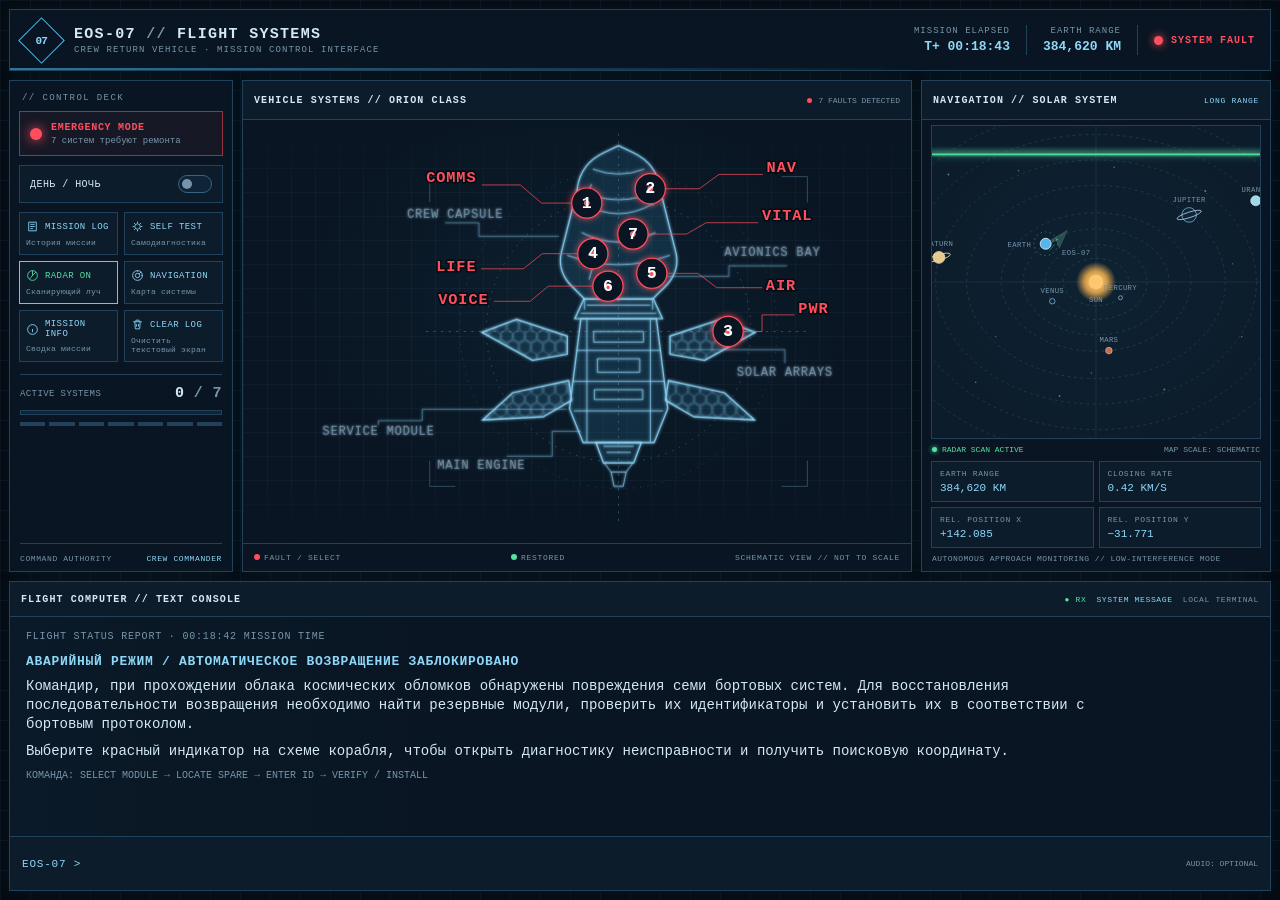
==== lev/index.html @ 300fc9a1 "Lev's quest game" ====
<!doctype html>
<html lang="ru" data-theme="night">
<head>
<meta charset="utf-8">
<meta name="viewport" content="width=device-width,initial-scale=1">
<meta name="color-scheme" content="dark light">
<title>EOS-07 // Бортовой компьютер</title>
<style>
:root {
  --bg:#050b12; --panel:#091522; --panel2:#0c1c2b; --panel3:#102437;
  --edge:#21425a; --edge-bright:#346783; --text:#d4e8f5; --muted:#7795aa;
  --cyan:#8fd7f8; --cyan2:#48b8ec; --green:#55e1a4; --red:#ff4f5e; --amber:#ffc36b;
  --shadow:0 0 18px rgba(45,159,213,.075); --grid:rgba(105,170,205,.055);
  --mono: "SFMono-Regular",Consolas,"Liberation Mono",Menlo,monospace;
}
html[data-theme="day"] {
  --bg:#bdcfda; --panel:#dbe7ec; --panel2:#e8f1f5; --panel3:#c9dce6;
  --edge:#7e9eaf; --edge-bright:#4b829e; --text:#123146; --muted:#4b6c7e;
  --cyan:#146b93; --cyan2:#057baa; --green:#087b53; --red:#ba2639; --amber:#986000;
  --shadow:0 0 18px rgba(26,86,117,.08); --grid:rgba(27,91,122,.075);
}
*{box-sizing:border-box}
html,body{margin:0;min-height:100%;width:100%;background:var(--bg);color:var(--text);font-family:var(--mono);}
body{height:100vh;overflow:hidden;background-image:linear-gradient(var(--grid) 1px,transparent 1px),linear-gradient(90deg,var(--grid) 1px,transparent 1px);background-size:30px 30px;}
button,input{font:inherit}
button{color:var(--text);cursor:pointer}
button:disabled{opacity:.38;cursor:not-allowed;filter:saturate(.3)}
button:focus-visible,input:focus-visible,[tabindex]:focus-visible{outline:2px solid var(--cyan2);outline-offset:2px}
[hidden]{display:none!important}
.app{height:100vh;min-height:650px;display:grid;grid-template-rows:62px minmax(320px,1fr) 310px;gap:9px;padding:9px;max-width:1920px;margin:0 auto}
.topbar{display:flex;align-items:center;gap:16px;min-width:0;padding:0 15px;border:1px solid var(--edge);background:var(--panel);box-shadow:var(--shadow);position:relative;overflow:hidden}
.topbar:after{content:"";position:absolute;bottom:0;left:0;height:2px;width:100%;background:linear-gradient(90deg,var(--cyan2),transparent 72%);opacity:.6}
.brand-mark{height:33px;width:33px;display:grid;place-items:center;border:1px solid var(--cyan2);color:var(--cyan);font-weight:bold;font-size:11px;letter-spacing:-1px;flex-shrink:0;transform:rotate(45deg)}
.brand-mark span{transform:rotate(-45deg)}
.brand{min-width:0;display:flex;flex-direction:column;gap:2px}
.brand strong{font-size:15px;letter-spacing:1.3px;white-space:nowrap}
.brand small{font-size:9px;color:var(--muted);letter-spacing:1.1px;white-space:nowrap}
.header-spacer{flex:1}
.header-metric{display:flex;flex-direction:column;gap:3px;text-align:right;white-space:nowrap}
.header-metric span:first-child{font-size:9px;color:var(--muted);letter-spacing:1px}
.header-metric strong{font-size:13px;font-weight:600;color:var(--cyan)}
.header-separator{height:30px;width:1px;background:var(--edge)}
.header-alert{display:flex;align-items:center;gap:8px;color:var(--red);font-size:10px;letter-spacing:1px;font-weight:700;white-space:nowrap}
.led{height:9px;width:9px;border-radius:50%;background:var(--red);box-shadow:0 0 9px var(--red);display:inline-block;flex-shrink:0;animation:blink 1.05s steps(2,end) infinite}
@keyframes blink{50%{opacity:.25;box-shadow:0 0 2px var(--red)}}
.dashboard{display:grid;grid-template-columns:224px minmax(350px,1fr) minmax(294px,350px);gap:9px;min-height:0}
.panel{border:1px solid var(--edge);background:var(--panel);box-shadow:var(--shadow);min-width:0;min-height:0;position:relative;overflow:hidden}
.panel-head{height:39px;display:flex;align-items:center;justify-content:space-between;gap:8px;padding:0 11px;border-bottom:1px solid var(--edge);background:var(--panel2);min-width:0}
.panel-head h2,.panel-head h3{font-size:10px;letter-spacing:1.1px;font-weight:700;margin:0;white-space:nowrap;overflow:hidden;text-overflow:ellipsis}
.panel-head .head-id{font-size:9px;color:var(--muted);white-space:nowrap}
.control-panel{display:flex;flex-direction:column;padding-bottom:8px}
.section-tag{font-size:9px;letter-spacing:1.4px;color:var(--muted);padding:12px 12px 8px}
.alarm-card{margin:0 9px 9px;border:1px solid color-mix(in srgb,var(--red),transparent 46%);background:color-mix(in srgb,var(--red),transparent 94%);padding:10px 10px 9px;display:flex;align-items:center;gap:9px}
.alarm-lamp{width:12px;height:12px;border-radius:50%;background:var(--red);box-shadow:0 0 12px var(--red);animation:blink .85s steps(2,end) infinite;flex-shrink:0}
.alarm-copy{display:flex;flex-direction:column;gap:3px}
.alarm-copy strong{font-size:10px;letter-spacing:.7px;color:var(--red)}
.alarm-copy small{font-size:9px;color:var(--muted)}
.control-switch{margin:0 9px 9px;padding:9px 10px;border:1px solid var(--edge);display:flex;align-items:center;justify-content:space-between;background:var(--panel2);font-size:10px;letter-spacing:.45px}
.switch{width:34px;height:18px;border:1px solid var(--edge-bright);border-radius:10px;background:var(--panel3);position:relative;padding:0;flex-shrink:0}
.switch:before{content:"";position:absolute;top:3px;left:3px;width:10px;height:10px;border-radius:50%;background:var(--muted);transition:.2s}
.switch.active:before{left:19px;background:var(--cyan2);box-shadow:0 0 8px var(--cyan2)}
.button-grid{display:grid;grid-template-columns:1fr 1fr;gap:6px;padding:0 9px}
.ctrl-btn{background:var(--panel2);border:1px solid var(--edge);min-height:42px;padding:7px 6px;display:flex;flex-direction:column;align-items:flex-start;justify-content:center;gap:5px;text-align:left;transition:background .15s,border-color .15s,transform .15s;font-size:9px;letter-spacing:.4px}
.ctrl-btn:hover{border-color:var(--cyan2);background:var(--panel3)}
.ctrl-btn:active{transform:translateY(1px)}
.ctrl-btn .button-top{display:flex;align-items:center;gap:6px;color:var(--cyan)}
.ctrl-btn .button-top svg{width:13px;height:13px;flex-shrink:0}
.ctrl-btn small{font-size:8px;color:var(--muted);letter-spacing:.2px}
.ctrl-btn.active{border-color:var(--green);color:var(--green)}
.ctrl-btn.active .button-top{color:var(--green)}
.progress-block{margin:12px 10px 0;padding-top:10px;border-top:1px solid var(--edge)}
.progress-line{display:flex;align-items:center;justify-content:space-between;gap:5px;font-size:9px;color:var(--muted);letter-spacing:.4px}
.progress-line strong{font-size:15px;color:var(--text);font-weight:600}
.progress-track{height:5px;background:var(--panel3);margin:8px 0 7px;overflow:hidden;border:1px solid var(--edge)}
.progress-fill{height:100%;width:0;background:var(--green);box-shadow:0 0 8px color-mix(in srgb,var(--green),transparent 20%);transition:width .45s ease}
.progress-lamps{display:grid;grid-template-columns:repeat(7,1fr);gap:4px}
.progress-lamps i{height:4px;background:var(--edge);display:block}
.progress-lamps i.on{background:var(--green);box-shadow:0 0 5px color-mix(in srgb,var(--green),transparent 30%)}
.control-footer{margin:auto 10px 0;padding-top:10px;color:var(--muted);font-size:8px;letter-spacing:.6px;display:flex;align-items:center;justify-content:space-between;border-top:1px solid var(--edge);width:calc(100% - 20px)}
.control-footer strong{color:var(--cyan);font-weight:500}
.ship-panel{display:flex;flex-direction:column}
.ship-panel .panel-head{flex-shrink:0}
.status-chip{display:inline-flex;align-items:center;gap:6px;color:var(--muted);font-size:8px;white-space:nowrap}
.status-chip:before{content:"";height:5px;width:5px;border-radius:50%;background:var(--red);display:inline-block}
.status-chip.all-ok{color:var(--green)}.status-chip.all-ok:before{background:var(--green);box-shadow:0 0 7px var(--green)}
.ship-canvas{position:relative;flex:1;min-height:0;overflow:hidden;background:radial-gradient(ellipse at 50% 43%,color-mix(in srgb,var(--cyan2),transparent 94%),transparent 60%)}
.ship-canvas:before{content:"";position:absolute;inset:0;background-image:linear-gradient(var(--grid) 1px,transparent 1px),linear-gradient(90deg,var(--grid) 1px,transparent 1px);background-size:24px 24px;mask-image:linear-gradient(transparent,#000 15%,#000 85%,transparent)}
.ship-svg{position:absolute;width:100%;height:100%;inset:0;overflow:visible}
.ship-structure{stroke:var(--cyan);stroke-width:1.35;fill:color-mix(in srgb,var(--cyan2),transparent 96%);vector-effect:non-scaling-stroke}
.ship-detail{stroke:color-mix(in srgb,var(--cyan),transparent 25%);stroke-width:1;fill:none;vector-effect:non-scaling-stroke}
.ship-fill{fill:color-mix(in srgb,var(--cyan2),transparent 93%);stroke:var(--cyan);stroke-width:1.2;vector-effect:non-scaling-stroke}
.ship-module{cursor:pointer;outline:none}
.ship-module .target-ring{fill:var(--panel);stroke:var(--red);stroke-width:1.6;filter:drop-shadow(0 0 4px color-mix(in srgb,var(--red),transparent 18%));transition:fill .2s,stroke .2s}
.ship-module .target-core{fill:var(--red);stroke:#ffd0d2;stroke-width:.5}
.ship-module .target-number{fill:#fff;font-size:22px;font-weight:700;text-anchor:middle;dominant-baseline:central;pointer-events:none}
.ship-module .leader{stroke:var(--red);stroke-width:1.2;opacity:.78;fill:none;pointer-events:none}
.ship-module .module-label{fill:var(--red);font-size:20.25px;font-weight:700;letter-spacing:1.2px;paint-order:stroke;stroke:var(--bg);stroke-width:4px;stroke-linejoin:round;pointer-events:none}
.ship-module:hover .target-ring,.ship-module:focus .target-ring{stroke:var(--cyan);stroke-width:2.4}
.ship-module.installed .target-ring{stroke:var(--green);filter:drop-shadow(0 0 5px color-mix(in srgb,var(--green),transparent 15%))}
.ship-module.installed .target-core{fill:var(--green);stroke:#dcfff0}
.ship-module.installed .leader{stroke:var(--green)}
.ship-module.installed .module-label{fill:var(--green)}
.ship-module.install-flash .target-ring{animation:installFlash .85s ease-out 1}
@keyframes installFlash{0%{r:20px;stroke-width:1.6;filter:drop-shadow(0 0 1px var(--green))}35%{r:30px;stroke-width:3.2;filter:drop-shadow(0 0 12px var(--green))}100%{r:20px;stroke-width:1.6;filter:drop-shadow(0 0 5px var(--green))}}
.ship-module.selected .target-ring{stroke:var(--amber);stroke-width:2.5}
.ship-module.selected .module-label{fill:var(--amber)}
.selftest-running .ship-module:not(.test-done) .target-ring{stroke:var(--amber);filter:drop-shadow(0 0 6px var(--amber))}
.selftest-running .ship-module:not(.test-done) .target-core{fill:var(--amber)}
.selftest-running .ship-module:not(.test-done) .module-label{fill:var(--amber)}
.selftest-running .ship-module.test-current .target-ring{animation:testPulse .3s linear infinite alternate}
@keyframes testPulse{to{r:26px;stroke-width:3}}
.ship-foot{height:28px;flex-shrink:0;padding:0 11px;display:flex;align-items:center;justify-content:space-between;border-top:1px solid var(--edge);font-size:8px;letter-spacing:.7px;color:var(--muted);gap:8px}
.ship-foot span{white-space:nowrap}
.ship-foot .legend-dot{display:inline-block;width:6px;height:6px;border-radius:50%;background:var(--red);margin-right:4px}
.ship-foot .legend-dot.green{background:var(--green)}
.nav-panel{display:flex;flex-direction:column}
.nav-controls{display:flex;align-items:center;gap:5px}
.nav-view-label{font-size:8px;letter-spacing:.7px;color:var(--cyan)}
.nav-body{position:relative;flex:1;min-height:0;padding:5px 9px 8px;display:flex;flex-direction:column}
.radar-shell{position:relative;flex:1;min-height:160px;overflow:hidden;border:1px solid var(--edge);background:radial-gradient(ellipse at 50% 50%,color-mix(in srgb,var(--cyan2),transparent 96%),transparent 75%),var(--panel2)}
.radar-shell:before{content:"";position:absolute;inset:0;pointer-events:none;z-index:1;background:linear-gradient(0deg,transparent 49.7%,color-mix(in srgb,var(--cyan),transparent 91%) 50%,transparent 50.3%),linear-gradient(90deg,transparent 49.7%,color-mix(in srgb,var(--cyan),transparent 91%) 50%,transparent 50.3%)}
.radar-svg{width:100%;height:100%;display:block}
.orbit{fill:none;stroke:color-mix(in srgb,var(--cyan),transparent 78%);stroke-width:.7;stroke-dasharray:3 4}
html[data-theme="day"] .orbit{stroke:color-mix(in srgb,var(--cyan),transparent 42%)}
html[data-theme="day"] .ship-module .target-number{fill:var(--text)}
.orbit-inner{fill:none;stroke:color-mix(in srgb,var(--cyan),transparent 62%);stroke-width:.7}
.planet-label{font-size:8px;fill:var(--muted);letter-spacing:.4px}
.planet{stroke:var(--cyan);stroke-width:.7;fill:var(--panel3)}
.sun{fill:#ffc66c;filter:drop-shadow(0 0 6px #ffb84f)}
.radar-sweep-beam{stroke:var(--green);stroke-width:2;opacity:.95;filter:drop-shadow(0 0 4px var(--green));pointer-events:none}
.radar-sweep-trail{fill:url(#sweepTrail);pointer-events:none;opacity:.9}
.radar-sweep-group{animation:sweepY 7.4s linear infinite;transform-origin:0 0}
@keyframes sweepY{from{transform:translateY(0)}to{transform:translateY(280px)}}
.radar-off .radar-sweep-group{display:none}
.radar-ship{opacity:.22;transition:opacity .08s linear,filter .08s linear}
.radar-ship.echo-lit{opacity:1;filter:drop-shadow(0 0 7px var(--green))}
.radar-off .radar-ship{opacity:.4;filter:none}
.radar-foot{font-size:8px;color:var(--muted);display:flex;justify-content:space-between;align-items:center;padding:6px 1px 3px;gap:8px}
.radar-live{color:var(--green);display:flex;align-items:center;gap:5px}
.radar-live:before{content:"";height:5px;width:5px;border-radius:50%;background:var(--green);box-shadow:0 0 5px var(--green)}
.telemetry{display:grid;grid-template-columns:1fr 1fr;gap:5px;margin-top:4px}
.telemetry-cell{border:1px solid var(--edge);background:var(--panel2);padding:7px 8px;min-width:0}
.telemetry-cell .key{font-size:8px;color:var(--muted);letter-spacing:.65px;display:block;margin-bottom:4px}
.telemetry-cell .value{font-size:11px;color:var(--cyan);white-space:nowrap;display:block;overflow:hidden;text-overflow:ellipsis}
.approach-shell{position:relative;flex:1;min-height:185px;border:1px solid var(--edge);overflow:hidden;background:radial-gradient(ellipse at 78% 51%,rgba(18,91,150,.18),transparent 55%),var(--panel2)}
.approach-shell svg{width:100%;height:100%;display:block}
.approach-path{fill:none;stroke:var(--cyan2);stroke-width:1.4;stroke-dasharray:3 5;animation:pathDash 2.6s linear infinite}
@keyframes pathDash{to{stroke-dashoffset:-32}}
.approach-tag{position:absolute;top:9px;left:10px;font-size:8px;color:var(--muted);letter-spacing:.7px}
.nav-view{display:flex;flex-direction:column;flex:1;min-height:0}
.nav-view[hidden]{display:none!important}
.landing-scene{position:relative;flex:1;min-height:185px;border:1px solid var(--edge);overflow:hidden;background:radial-gradient(ellipse at 65% 42%,rgba(21,78,128,.22),transparent 45%),#040b14}
.starfield{position:absolute;inset:0;background-image:radial-gradient(1px 1px at 12% 18%,#addffb 40%,transparent 65%),radial-gradient(1px 1px at 55% 12%,#addffb 40%,transparent 65%),radial-gradient(1.5px 1.5px at 77% 21%,#addffb 40%,transparent 65%),radial-gradient(1px 1px at 37% 30%,#addffb 40%,transparent 65%),radial-gradient(1px 1px at 88% 50%,#addffb 40%,transparent 65%),radial-gradient(1px 1px at 16% 66%,#addffb 40%,transparent 65%),radial-gradient(1px 1px at 44% 9%,#addffb 40%,transparent 65%),radial-gradient(1px 1px at 69% 73%,#addffb 40%,transparent 65%);opacity:.8}
.earth-horizon{position:absolute;left:-32%;right:-32%;height:56%;bottom:-43%;border-radius:50% 50% 0 0 / 24% 24% 0 0;background:radial-gradient(ellipse at 50% 0%,#2ca0d1 0%,#12618c 15%,#073052 44%,#031421 76%);border-top:2px solid #4dbbe9;box-shadow:0 -8px 20px rgba(37,165,225,.3)}
.earth-horizon:after{content:"";position:absolute;inset:18% 0 0;background:repeating-linear-gradient(165deg,transparent 0 23px,rgba(63,177,218,.12) 24px 25px,transparent 26px 40px);border-radius:50%}
.earth-tag{position:absolute;bottom:8px;right:10px;color:#65bce9;font-size:8px;letter-spacing:1px;z-index:5}
.atmo-glow{position:absolute;left:-24%;right:-24%;bottom:7%;height:22%;border-top:1px solid rgba(98,207,255,.8);border-radius:50%;box-shadow:0 -10px 21px rgba(45,174,255,.18);opacity:.65}
.capsule-flight{position:absolute;left:14%;top:16%;width:34px;height:43px;z-index:5;transform:rotate(33deg);transition:left 1.4s ease,top 1.4s ease,transform 1.4s ease;filter:drop-shadow(0 0 6px rgba(108,211,255,.36))}
.capsule-flight svg{width:100%;height:100%;overflow:visible}
.heat-plume{position:absolute;left:23%;top:74%;width:55%;height:48%;background:linear-gradient(180deg,#fff7ae 0%,#ff8e4a 35%,rgba(255,50,26,0) 100%);filter:blur(4px);border-radius:50%;transform:rotate(18deg);opacity:0}
.service-module-sep{position:absolute;left:8%;top:10%;width:28px;height:36px;z-index:4;opacity:0;transform:rotate(28deg);pointer-events:none}
.service-module-sep svg{width:100%;height:100%;overflow:visible}
.landing-scene.phase-separation .capsule-flight{left:18%;top:18%;transform:rotate(28deg) scale(.9)}
.landing-scene.phase-separation .service-module-sep{opacity:.95;animation:smSep 2.2s ease-in forwards}
.landing-scene.phase-separation .heat-plume{opacity:0}
@keyframes smSep{0%{left:10%;top:22%;opacity:1;transform:rotate(28deg) scale(.85)}100%{left:-8%;top:8%;opacity:.15;transform:rotate(-12deg) scale(.7)}}
.landing-scene.phase-entry .capsule-flight{animation:entryFlight 3.1s cubic-bezier(.35,.08,.62,.99) forwards}
.landing-scene.phase-entry .heat-plume{opacity:.95;animation:heatFlicker .17s linear infinite alternate}
.landing-scene.phase-entry .service-module-sep{opacity:0}
@keyframes entryFlight{0%{left:12%;top:12%;transform:rotate(30deg) scale(.86)}45%{left:42%;top:34%;transform:rotate(48deg) scale(1.06)}100%{left:66%;top:47%;transform:rotate(75deg) scale(1.14)}}
@keyframes heatFlicker{to{transform:rotate(14deg) scaleX(.82);opacity:.6}}
.parachute-system{position:absolute;left:63%;top:23%;width:52px;height:63px;z-index:4;opacity:0;transform:scale(.1);transform-origin:50% 100%}
.parachute-canopy{height:25px;width:52px;border-radius:30px 30px 4px 4px;background:repeating-linear-gradient(90deg,#d8eaf4 0 8px,#e14d52 8px 16px);border:1px solid #f4fbff;clip-path:polygon(0 100%,4% 55%,16% 18%,32% 0,50% 0,68% 0,84% 18%,96% 55%,100% 100%)}
.parachute-lines{width:100%;height:24px;display:flex;justify-content:space-around}
.parachute-lines i{height:24px;width:1px;background:#cbdce8;transform:rotate(9deg);transform-origin:top}
.landing-scene.phase-parachutes .capsule-flight{left:65%;top:51%;transform:rotate(0deg) scale(.95)}
.landing-scene.phase-parachutes .heat-plume,.landing-scene.phase-parachutes .service-module-sep{opacity:0}
.landing-scene.phase-parachutes .parachute-system,.landing-scene.phase-splashdown .parachute-system{opacity:1;transform:scale(1);transition:opacity .4s,transform .5s cubic-bezier(.15,1.8,.5,1)}
.landing-scene.phase-splashdown .capsule-flight{left:65%;top:70%;transform:rotate(0deg) scale(.8)}
.landing-scene.phase-splashdown .parachute-system{opacity:.15;transform:translateY(-16px) scale(.8)}
.landing-scene.phase-splashdown .service-module-sep{opacity:0}
.splash-rings{position:absolute;left:61%;bottom:13%;width:80px;height:20px;border:1px solid #73d7ff;border-radius:50%;opacity:0;transform:scale(.15);z-index:4}
.landing-scene.phase-splashdown .splash-rings{opacity:1;animation:splash .8s ease-out 2}
@keyframes splash{0%{transform:scale(.15);opacity:1}100%{transform:scale(1.7);opacity:0}}
.landing-label{position:absolute;left:9px;top:9px;z-index:7;display:flex;flex-direction:column;gap:4px;color:#96c9e6;font-size:8px;letter-spacing:.9px}
.landing-label strong{font-size:10px;color:#d8f1ff}
.landing-scene.phase-splashdown .landing-label strong{color:#67efba}
.nav-bottom-note{font-size:8px;color:var(--muted);padding:6px 1px 0;min-height:15px;letter-spacing:.45px}
.console-panel{display:flex;flex-direction:column;min-height:0}
.console-panel .panel-head{height:35px;flex-shrink:0}
.console-status{font-size:8px;color:var(--muted);letter-spacing:.65px;display:flex;gap:10px;align-items:center;white-space:nowrap}
.console-status .rx{color:var(--green)}
.console-status .buffer{color:var(--cyan)}
.console-output{flex:1;min-height:0;overflow:auto;padding:13px 16px 9px;background:linear-gradient(90deg,color-mix(in srgb,var(--cyan2),transparent 97%),transparent 35%);font-size:14px;line-height:1.36;scrollbar-color:var(--edge-bright) transparent;scrollbar-width:thin}
.console-output:empty:after{content:"// DISPLAY BUFFER EMPTY";color:var(--muted);font-size:11px;letter-spacing:1px}
.console-title{font-size:13px;letter-spacing:.7px;color:var(--cyan);margin:0 0 7px;font-weight:700}
.console-subtitle{color:var(--muted);font-size:10px;letter-spacing:.8px;margin-bottom:9px}
.console-copy{margin:0 0 8px;color:var(--text);max-width:1100px}
.console-clue{border-left:2px solid var(--amber);padding:7px 10px;margin:8px 0 2px;background:color-mix(in srgb,var(--amber),transparent 94%);color:var(--text);max-width:1150px}
.console-label{font-size:10px;letter-spacing:.8px;color:var(--amber);margin-bottom:4px}
.console-list{margin:0 0 8px;padding:0 0 0 18px;max-width:1100px}
.console-list li{margin:0 0 3px}
.console-ok{color:var(--green);font-weight:700;letter-spacing:.7px}
.console-error{color:var(--red)}
.log-list{list-style:none;padding:0;margin:3px 0;max-width:1150px}
.log-list li{display:grid;grid-template-columns:76px 1fr;gap:10px;padding:5px 0;border-bottom:1px solid color-mix(in srgb,var(--edge),transparent 35%)}
.log-list time{font-size:9px;color:var(--muted)}
.log-list span{color:var(--text)}
.commandbar{border-top:1px solid var(--edge);min-height:54px;padding:8px 12px;display:flex;align-items:center;gap:9px;background:var(--panel2);flex-shrink:0}
.command-prompt{color:var(--cyan);font-size:11px;letter-spacing:.8px;white-space:nowrap}
.code-input{min-width:120px;max-width:470px;flex:1;background:var(--bg);border:1px solid var(--edge-bright);color:var(--text);padding:10px 12px;outline:none;text-transform:uppercase;font-size:12px;letter-spacing:1px}
.code-input::placeholder{color:var(--muted);text-transform:none;letter-spacing:0}
.action-btn{border:1px solid var(--cyan2);background:color-mix(in srgb,var(--cyan2),transparent 86%);color:var(--cyan);padding:10px 14px;font-size:10px;font-weight:700;letter-spacing:.85px;white-space:nowrap;transition:all .15s}
.action-btn:hover{background:color-mix(in srgb,var(--cyan2),transparent 72%);box-shadow:0 0 12px color-mix(in srgb,var(--cyan2),transparent 70%)}
.action-btn.primary{color:#02140e;background:var(--green);border-color:var(--green);min-width:132px}
.action-btn.primary:hover{background:#8cf3c6;box-shadow:0 0 13px color-mix(in srgb,var(--green),transparent 60%)}
.action-btn.secondary{border-color:var(--edge-bright);color:var(--muted);background:transparent}
.input-feedback{font-size:9px;color:var(--red);min-width:104px;max-width:180px}
.final-link{color:var(--cyan);font-size:9px;letter-spacing:.3px;text-decoration:none;border-bottom:1px solid var(--edge-bright);padding-bottom:2px;white-space:nowrap}
.final-link:hover{color:var(--green);border-color:var(--green)}
.sound-note{font-size:8px;color:var(--muted);margin-left:auto;white-space:nowrap}
@media (max-width:1100px){
 .app{grid-template-rows:57px minmax(300px,1fr) 300px;padding:7px;gap:7px}
 .dashboard{grid-template-columns:200px minmax(300px,1fr) minmax(255px,300px);gap:7px}
 .topbar{gap:10px;padding:0 10px}.brand strong{font-size:13px}.header-metric strong{font-size:11px}
 .ctrl-btn{min-height:39px}.ship-foot{font-size:7px}.console-output{font-size:11px}
}
@media (max-height:740px) and (min-width:801px){
 .app{min-height:600px;grid-template-rows:53px minmax(280px,1fr) 270px;gap:6px;padding:6px}
 .panel-head{height:34px}.console-output{padding:9px 14px;font-size:11px}.commandbar{min-height:48px;padding:6px 10px}.ctrl-btn{min-height:35px}.section-tag{padding-top:8px;padding-bottom:6px}.progress-block{margin-top:7px;padding-top:7px}
}
@media (max-width:800px){
 body{height:auto;min-height:100vh;overflow:auto}
 .app{height:auto;min-height:100vh;grid-template-rows:56px auto 300px;padding:6px}
 .header-metric,.header-separator{display:none}.header-alert{margin-left:auto;font-size:9px}
 .dashboard{grid-template-columns:minmax(0,1fr);grid-template-rows:auto 460px 360px;min-height:0}
 .control-panel{display:grid;grid-template-columns:1fr 1fr;align-content:start;padding-bottom:8px}
 .control-panel>.panel-spanning{grid-column:1/-1}.section-tag{padding-top:9px}.alarm-card{margin-bottom:8px}.control-switch{margin-bottom:8px}.button-grid{align-self:start}.progress-block{margin-top:0;padding-top:7px;border-top:0}.control-footer{margin-top:8px}
 .console-output{font-size:11px}.commandbar{flex-wrap:wrap}.code-input{max-width:none}.sound-note{display:none}.ship-panel{min-height:460px}.nav-panel{min-height:360px}
}
@media (max-width:480px){
 .brand-mark{height:27px;width:27px}.brand strong{font-size:11px}.brand small{font-size:7px}.header-alert{font-size:8px;gap:5px}
 .dashboard{grid-template-rows:auto 410px 320px}.control-panel{grid-template-columns:1fr}.control-panel>.panel-spanning{grid-column:auto}.button-grid{grid-template-columns:repeat(3,1fr)}.ctrl-btn{min-height:43px}.progress-block{margin:8px 10px 0;border-top:1px solid var(--edge);padding-top:8px}.control-footer{margin-top:8px}
 .ship-panel{min-height:410px}.nav-panel{min-height:320px}.console-panel{min-height:260px}.console-output{padding:9px;font-size:10px}.log-list li{grid-template-columns:60px 1fr;gap:6px}.commandbar{gap:6px}.command-prompt{display:none}.action-btn{padding:9px 10px;font-size:9px}.input-feedback{max-width:100%;flex-basis:100%}
}
@media (prefers-reduced-motion:reduce){*,*:before,*:after{animation-duration:.01ms!important;animation-iteration-count:1!important;scroll-behavior:auto!important;transition-duration:.01ms!important}}
</style>
</head>
<body>
<div class="app" id="app">
  <header class="topbar">
    <div class="brand-mark" aria-hidden="true"><span>07</span></div>
    <div class="brand"><strong>EOS-07 <span style="color:var(--muted)">//</span> FLIGHT SYSTEMS</strong><small>CREW RETURN VEHICLE · MISSION CONTROL INTERFACE</small></div>
    <div class="header-spacer"></div>
    <div class="header-metric"><span>MISSION ELAPSED</span><strong id="missionClock">T+ 00:18:42</strong></div>
    <div class="header-separator"></div>
    <div class="header-metric"><span>EARTH RANGE</span><strong id="topRange">384,620 KM</strong></div>
    <div class="header-separator"></div>
    <div class="header-alert" id="headerAlert"><span class="led" id="headerLed"></span><span id="headerAlertText">SYSTEM FAULT</span></div>
  </header>

  <main class="dashboard">
    <aside class="panel control-panel" aria-label="Панель управления">
      <div class="section-tag panel-spanning">// CONTROL DECK</div>
      <div class="alarm-card panel-spanning" id="alarmCard"><span class="alarm-lamp" id="alarmLamp"></span><div class="alarm-copy"><strong id="alarmTitle">EMERGENCY MODE</strong><small id="alarmSubtitle">7 систем требуют ремонта</small></div></div>
      <div class="control-switch panel-spanning"><span>ДЕНЬ / НОЧЬ</span><button class="switch" id="themeSwitch" aria-label="Переключить день и ночь" aria-pressed="false"></button></div>
      <div class="button-grid panel-spanning">
        <button class="ctrl-btn" id="missionLogBtn"><span class="button-top"><svg viewBox="0 0 24 24" fill="none" stroke="currentColor" stroke-width="1.6"><path d="M5 4h14v16H5zM8 8h8M8 12h8M8 16h5"/></svg>MISSION LOG</span><small>История миссии</small></button>
        <button class="ctrl-btn" id="selfTestBtn"><span class="button-top"><svg viewBox="0 0 24 24" fill="none" stroke="currentColor" stroke-width="1.6"><path d="M12 3v3M12 18v3M3 12h3M18 12h3M5.6 5.6l2.1 2.1M16.3 16.3l2.1 2.1M18.4 5.6l-2.1 2.1M7.7 16.3l-2.1 2.1"/><circle cx="12" cy="12" r="5"/></svg>SELF TEST</span><small>Самодиагностика</small></button>
        <button class="ctrl-btn active" id="radarBtn"><span class="button-top"><svg viewBox="0 0 24 24" fill="none" stroke="currentColor" stroke-width="1.6"><circle cx="12" cy="12" r="9"/><path d="M12 3v9l6.5-6.5M12 12l-5 6"/></svg><span id="radarBtnLabel">RADAR ON</span></span><small>Сканирующий луч</small></button>
        <button class="ctrl-btn" id="navigationBtn"><span class="button-top"><svg viewBox="0 0 24 24" fill="none" stroke="currentColor" stroke-width="1.6"><circle cx="12" cy="12" r="9"/><circle cx="12" cy="12" r="4"/><path d="M14.8 9.2 19 5M12 3v2M21 12h-2"/></svg>NAVIGATION</span><small id="navigationBtnSub">Карта системы</small></button>
        <button class="ctrl-btn panel-spanning" id="missionInfoBtn"><span class="button-top"><svg viewBox="0 0 24 24" fill="none" stroke="currentColor" stroke-width="1.6"><circle cx="12" cy="12" r="9"/><path d="M12 11v6M12 8h.01"/></svg>MISSION INFO</span><small>Сводка миссии</small></button>
        <button class="ctrl-btn panel-spanning" id="clearLogBtn"><span class="button-top"><svg viewBox="0 0 24 24" fill="none" stroke="currentColor" stroke-width="1.6"><path d="M4 7h16M9 7V4h6v3M7 7l1 13h8l1-13M10 11v5M14 11v5"/></svg>CLEAR LOG</span><small>Очистить текстовый экран</small></button>
      </div>
      <div class="progress-block panel-spanning">
        <div class="progress-line"><span>ACTIVE SYSTEMS</span><strong><span id="activeCount">0</span><span style="color:var(--muted)"> / 7</span></strong></div>
        <div class="progress-track"><div class="progress-fill" id="progressFill"></div></div>
        <div class="progress-lamps" id="progressLamps" aria-label="Прогресс ремонта"><i></i><i></i><i></i><i></i><i></i><i></i><i></i></div>
      </div>
      <div class="control-footer panel-spanning"><span>COMMAND AUTHORITY</span><strong>CREW COMMANDER</strong></div>
    </aside>

    <section class="panel ship-panel" aria-label="Схема корабля">
      <div class="panel-head"><h2>VEHICLE SYSTEMS // ORION CLASS</h2><span class="status-chip" id="shipStatus">7 FAULTS DETECTED</span></div>
      <div class="ship-canvas" id="shipCanvas">
        <svg class="ship-svg" id="shipSvg" viewBox="-110 0 710 560" role="img" aria-label="Схема капсулы экипажа и сервисного модуля; нажмите на красный модуль для диагностики">
          <defs>
            <linearGradient id="metal" x1="0" y1="0" x2="1" y2="1"><stop offset="0" stop-color="#8fd7f8" stop-opacity=".17"/><stop offset="1" stop-color="#48b8ec" stop-opacity=".015"/></linearGradient>
            <linearGradient id="panelGrid" x1="0" y1="0" x2="1" y2="0"><stop offset="0" stop-color="#8fd7f8" stop-opacity=".015"/><stop offset=".5" stop-color="#8fd7f8" stop-opacity=".12"/><stop offset="1" stop-color="#8fd7f8" stop-opacity=".015"/></linearGradient>
            <pattern id="honeycomb" width="16" height="27.71" patternUnits="userSpaceOnUse">
              <path d="M8 .7L15.2 4.86V13.18L8 17.34L.8 13.18V4.86Z M16 14.56L23.2 18.72V27.04L16 31.2L8.8 27.04V18.72Z M0 14.56L7.2 18.72V27.04L0 31.2L-7.2 27.04V18.72Z" fill="none" stroke="var(--cyan)" stroke-width=".55" stroke-opacity=".55"/>
            </pattern>
            <clipPath id="arrayClip">
              <path d="M232 286L165 264L119 281L186 318L232 310Z"/>
              <path d="M368 286L435 264L481 281L414 318L368 310Z"/>
              <path d="M234 345L160 361L120 397L200 393L238 371Z"/>
              <path d="M366 345L440 361L480 397L400 393L362 371Z"/>
            </clipPath>
            <filter id="shipGlow"><feGaussianBlur stdDeviation="2.2" result="b"/><feMerge><feMergeNode in="b"/><feMergeNode in="SourceGraphic"/></feMerge></filter>
          </defs>
          <g class="ship-detail" opacity=".5">
            <path d="M300 18V535" stroke-dasharray="3 7"/><path d="M45 280H555" stroke-dasharray="3 7"/>
            <circle cx="300" cy="278" r="210" stroke-dasharray="1 9"/><circle cx="300" cy="278" r="175" stroke-dasharray="2 8"/>
            <path d="M50 75h34M50 75v34M550 75h-34M550 75v34M50 485h34M50 485v-34M550 485h-34M550 485v-34"/>
          </g>
          <g id="shipModel" filter="url(#shipGlow)">
            <!-- Crew capsule -->
            <path class="ship-fill" d="M245 92 Q249 58 281 43 L300 34 L319 43 Q351 58 355 92 L376 176 Q381 199 364 218 L345 237 L255 237 L236 218 Q219 199 224 176Z" fill="url(#metal)"/>
            <path class="ship-detail" d="M245 92Q300 119 355 92M232 179Q300 204 368 179M255 237L255 251M345 237L345 251"/>
            <path class="ship-detail" d="M266 65Q300 78 334 65M255 111Q300 137 345 111M251 149Q300 174 349 149"/>
            <path class="ship-detail" d="M264 85l-10 28M336 85l10 28M267 190l-6 21M333 190l6 21"/>
            <path class="ship-fill" d="M254 237H346L358 263H242Z"/>
            <path class="ship-detail" d="M258 245H342M250 256H350"/>
            <!-- Service module -->
            <path class="ship-fill" d="M250 263H350L365 382L347 427H253L235 382Z" fill="url(#metal)"/>
            <path class="ship-detail" d="M244 305H356M239 346H361M241 385H359M258 264V426M342 264V426"/>
            <path class="ship-detail" d="M267 280h66v14h-66zM272 316h56v18h-56zM268 357h64v13h-64z"/>
            <!-- Solar arrays -->
            <path class="ship-fill" d="M232 286L165 264L119 281L186 318L232 310Z"/>
            <path class="ship-fill" d="M368 286L435 264L481 281L414 318L368 310Z"/>
            <path class="ship-fill" d="M234 345L160 361L120 397L200 393L238 371Z"/>
            <path class="ship-fill" d="M366 345L440 361L480 397L400 393L362 371Z"/>
            <g clip-path="url(#arrayClip)"><rect x="90" y="250" width="420" height="170" fill="url(#honeycomb)"/></g>
            <!-- Engine and adapter -->
            <path class="ship-fill" d="M270 427H330L320 454H280Z"/>
            <path class="ship-detail" d="M281 454L290 466H310L319 454M290 466L294 485H306L310 466"/>
            <path class="ship-detail" d="M280 432h40M284 440h32"/>
            <!-- Structural callouts -->
            <g class="ship-detail" opacity=".75"><path d="M221 154H115M115 154v-18H70M379 304H520V322M231 383H40V398H-18V404M352 207H446V193H523"/><path d="M250 412H212V445H152"/></g>
            <g fill="var(--muted)" font-family="var(--mono)" font-size="16" letter-spacing="1"><text x="20" y="129">CREW CAPSULE</text><text x="520" y="338" text-anchor="middle">SOLAR ARRAYS</text><text x="-18" y="416" text-anchor="middle">SERVICE MODULE</text><text x="440" y="180">AVIONICS BAY</text><text x="60" y="462">MAIN ENGINE</text></g>
          </g>
          <!-- Clickable system fault markers -->
          <g class="ship-module" data-module="comms" role="button" tabindex="0" aria-label="Коммуникационный модуль связи COMMS">
            <path class="leader" d="M258 110H198L170 86H119"/><circle class="target-ring" cx="258" cy="110" r="20"/><circle class="target-core" cx="258" cy="110" r="3.4"/><text class="target-number" x="258" y="110">1</text><text class="module-label" x="112" y="82" text-anchor="end">COMMS</text>
          </g>
          <g class="ship-module" data-module="nav" role="button" tabindex="0" aria-label="Линза навигационной системы NAV">
            <path class="leader" d="M342 91H407L433 72H491"/><circle class="target-ring" cx="342" cy="91" r="20"/><circle class="target-core" cx="342" cy="91" r="3.4"/><text class="target-number" x="342" y="91">2</text><text class="module-label" x="496" y="69">NAV</text>
          </g>
          <g class="ship-module" data-module="power" role="button" tabindex="0" aria-label="Запасной блок электропитания PWR">
            <path class="leader" d="M445 280H490V258H533"/><circle class="target-ring" cx="445" cy="280" r="20"/><circle class="target-core" cx="445" cy="280" r="3.4"/><text class="target-number" x="445" y="280">3</text><text class="module-label" x="538" y="255">PWR</text>
          </g>
          <g class="ship-module" data-module="life" role="button" tabindex="0" aria-label="Воздушный фильтр системы жизнеобеспечения LIFE">
            <path class="leader" d="M266 177H199L174 197H118"/><circle class="target-ring" cx="266" cy="177" r="20"/><circle class="target-core" cx="266" cy="177" r="3.4"/><text class="target-number" x="266" y="177">4</text><text class="module-label" x="112" y="200" text-anchor="end">LIFE</text>
          </g>
          <g class="ship-module" data-module="air" role="button" tabindex="0" aria-label="Управляющий модуль подачи воздуха AIR">
            <path class="leader" d="M344 203H405L430 222H490"/><circle class="target-ring" cx="344" cy="203" r="20"/><circle class="target-core" cx="344" cy="203" r="3.4"/><text class="target-number" x="344" y="203">5</text><text class="module-label" x="495" y="225">AIR</text>
          </g>
          <g class="ship-module" data-module="voice" role="button" tabindex="0" aria-label="Система голосового управления VOICE">
            <path class="leader" d="M286 220H207L183 240H135"/><circle class="target-ring" cx="286" cy="220" r="20"/><circle class="target-core" cx="286" cy="220" r="3.4"/><text class="target-number" x="286" y="220">6</text><text class="module-label" x="128" y="243" text-anchor="end">VOICE</text>
          </g>
          <g class="ship-module" data-module="vital" role="button" tabindex="0" aria-label="Система контроля жизненных показателей VITAL">
            <path class="leader" d="M319 151H390L416 136H485"/><circle class="target-ring" cx="319" cy="151" r="20"/><circle class="target-core" cx="319" cy="151" r="3.4"/><text class="target-number" x="319" y="151">7</text><text class="module-label" x="490" y="133">VITAL</text>
          </g>
        </svg>
      </div>
      <div class="ship-foot"><span><i class="legend-dot"></i>FAULT / SELECT</span><span><i class="legend-dot green"></i>RESTORED</span><span>SCHEMATIC VIEW // NOT TO SCALE</span></div>
    </section>

    <section class="panel nav-panel" aria-label="Навигационная система">
      <div class="panel-head"><h2 id="navHeading">NAVIGATION // SOLAR SYSTEM</h2><span class="nav-view-label" id="navModeTag">LONG RANGE</span></div>
      <div class="nav-body">
        <div class="nav-view" id="systemView">
          <div class="radar-shell" id="radarShell">
            <svg class="radar-svg" viewBox="0 0 360 280" preserveAspectRatio="xMidYMid meet" role="img" aria-label="Схематичная карта Солнечной системы с орбитами планет и кораблём рядом с Землёй">
              <defs>
                <radialGradient id="sunGlow"><stop offset="0" stop-color="#ffe7a0"/><stop offset=".55" stop-color="#ffb84f" stop-opacity=".75"/><stop offset="1" stop-color="#ffb84f" stop-opacity="0"/></radialGradient>
                <linearGradient id="sweepTrail" x1="0" y1="0" x2="0" y2="1"><stop offset="0" stop-color="#55e1a4" stop-opacity="0"/><stop offset=".75" stop-color="#55e1a4" stop-opacity=".4"/><stop offset="1" stop-color="#55e1a4" stop-opacity=".15"/></linearGradient>
              </defs>
              <g opacity=".5" fill="#acdffc"><circle cx="18" cy="22" r="1"/><circle cx="48" cy="250" r=".9"/><circle cx="95" cy="18" r=".8"/><circle cx="140" cy="265" r="1"/><circle cx="200" cy="14" r=".8"/><circle cx="255" cy="258" r="1"/><circle cx="300" cy="40" r="1.1"/><circle cx="340" cy="200" r=".8"/><circle cx="330" cy="120" r=".7"/><circle cx="175" cy="240" r=".8"/><circle cx="70" cy="200" r=".7"/></g>
              <!-- Sun at center (180,140). Periods follow orbital order: Mercury 60s, Venus 150s, Earth 240s, Mars 450s, Jupiter 48min, Saturn 2h. -->
              <path id="orbitMercury" class="orbit" d="M216 140A36 26 0 1 1 144 140A36 26 0 1 1 216 140"/>
              <path id="orbitVenus" class="orbit" d="M236 140A56 41 0 1 1 124 140A56 41 0 1 1 236 140"/>
              <path id="orbitEarth" class="orbit" d="M260 140A80 58 0 1 1 100 140A80 58 0 1 1 260 140"/>
              <path id="orbitMars" class="orbit" d="M284 140A104 76 0 1 1 76 140A104 76 0 1 1 284 140"/>
              <path id="orbitJupiter" class="orbit" d="M322 140A142 106 0 1 1 38 140A142 106 0 1 1 322 140"/>
              <path id="orbitSaturn" class="orbit" d="M356 140A176 134 0 1 1 4 140A176 134 0 1 1 356 140"/>
              <path id="orbitUranus" class="orbit" d="M390 140A210 162 0 1 1 -30 140A210 162 0 1 1 390 140"/>
              <path id="orbitPluto" class="orbit" d="M424 140A244 190 0 1 1 -64 140A244 190 0 1 1 424 140"/>
              <circle cx="180" cy="140" r="22" fill="url(#sunGlow)"/><circle class="sun" cx="180" cy="140" r="8"/><text class="planet-label" x="180" y="162" text-anchor="middle">SUN</text>
              <g>
                <animateMotion dur="60s" begin="-5s" repeatCount="indefinite"><mpath href="#orbitMercury"/></animateMotion>
                <circle class="planet" r="2.2"/><text class="planet-label" y="-8" text-anchor="middle">MERCURY</text>
              </g>
              <g>
                <animateMotion dur="150s" begin="-62.5s" repeatCount="indefinite"><mpath href="#orbitVenus"/></animateMotion>
                <circle class="planet" r="3"/><text class="planet-label" y="-9" text-anchor="middle">VENUS</text>
              </g>
              <g>
                <animateMotion dur="450s" begin="-100s" repeatCount="indefinite"><mpath href="#orbitMars"/></animateMotion>
                <circle r="3.6" fill="#bd7050" stroke="#f2b7a0" stroke-width=".7"/><text class="planet-label" y="-9" text-anchor="middle">MARS</text>
              </g>
              <g>
                <animateMotion dur="2880s" begin="-2560s" repeatCount="indefinite"><mpath href="#orbitJupiter"/></animateMotion>
                <circle class="planet" r="8"/><ellipse rx="14" ry="3" fill="none" stroke="#a9c2d4" stroke-width=".9" transform="rotate(-18)"/><text class="planet-label" y="-14" text-anchor="middle">JUPITER</text>
              </g>
              <g>
                <animateMotion dur="7200s" begin="-3800s" repeatCount="indefinite"><mpath href="#orbitSaturn"/></animateMotion>
                <circle r="6.5" fill="#e6c98a" stroke="#f4e2b4" stroke-width=".8"/><ellipse rx="13" ry="3.2" fill="none" stroke="#e6d3a0" stroke-width=".9" transform="rotate(-16)"/><text class="planet-label" y="-12" text-anchor="middle">SATURN</text>
              </g>
              <g>
                <animateMotion dur="18000s" begin="-16500s" repeatCount="indefinite"><mpath href="#orbitUranus"/></animateMotion>
                <circle r="5.5" fill="#9fd8e8" stroke="#dff6ff" stroke-width=".7"/><text class="planet-label" y="-10" text-anchor="middle">URANUS</text>
              </g>
              <g>
                <animateMotion dur="43200s" begin="-2400s" repeatCount="indefinite"><mpath href="#orbitPluto"/></animateMotion>
                <circle class="planet" r="2.4"/><text class="planet-label" y="-8" text-anchor="middle">PLUTO</text>
              </g>
              <!-- Earth and EOS-07 share one motion path, so the ship stays beside Earth -->
              <g>
                <animateMotion dur="240s" begin="-146.7s" repeatCount="indefinite"><mpath href="#orbitEarth"/></animateMotion>
                <circle r="6" fill="#58b4ec" stroke="#c7edff" stroke-width="1"/>
                <circle r="13" fill="none" stroke="#70ffb8" stroke-width=".7" stroke-dasharray="2 3" opacity=".45"/>
                <text class="planet-label" x="-16" y="4" text-anchor="end">EARTH</text>
                <line x1="7" y1="-2" x2="14" y2="-5" stroke="#70ffb8" stroke-width=".8" stroke-dasharray="2 3" opacity=".8"/>
                <g class="radar-ship" transform="translate(16 -6) rotate(42)"><path d="M0 -11L6 8L0 4.5L-6 8Z" fill="#70ffb8" stroke="#e0fff0" stroke-width="1.1"/><path d="M0 9L0 18" stroke="#70ffb8" stroke-width="1.3"/></g>
                <text class="planet-label" x="18" y="12" fill="#70ffb8">EOS-07</text>
              </g>
              <g class="radar-sweep-group" id="radarSweep">
                <rect class="radar-sweep-trail" x="0" y="-9" width="360" height="12"/>
                <line class="radar-sweep-beam" x1="0" y1="0" x2="360" y2="0"/>
              </g>
            </svg>
          </div>
          <div class="radar-foot"><span class="radar-live" id="radarLive">RADAR SCAN ACTIVE</span><span>MAP SCALE: SCHEMATIC</span></div>
        </div>
        <div class="nav-view" id="approachView" hidden>
          <div class="approach-shell">
            <span class="approach-tag">EARTH APPROACH // RETURN TRAJECTORY</span>
            <svg viewBox="0 0 340 270" role="img" aria-label="Земля и пунктирная траектория входа корабля в атмосферу">
              <defs><radialGradient id="earthFill" cx="34%" cy="28%"><stop offset="0" stop-color="#83dbff"/><stop offset=".45" stop-color="#267db5"/><stop offset="1" stop-color="#092646"/></radialGradient><radialGradient id="earthAtmos"><stop offset="0" stop-color="#64ccff" stop-opacity="0"/><stop offset=".8" stop-color="#55c8ff" stop-opacity=".02"/><stop offset="1" stop-color="#55c8ff" stop-opacity=".27"/></radialGradient></defs>
              <g fill="#b9e7fb" opacity=".55"><circle cx="20" cy="33" r="1"/><circle cx="55" cy="75" r="1.1"/><circle cx="100" cy="38" r=".8"/><circle cx="137" cy="58" r=".8"/><circle cx="46" cy="170" r="1"/><circle cx="154" cy="218" r=".7"/><circle cx="191" cy="29" r="1"/></g>
              <circle cx="258" cy="139" r="91" fill="url(#earthAtmos)"/><circle cx="258" cy="139" r="73" fill="url(#earthFill)" stroke="#67ccf4" stroke-width="1.2"/>
              <path d="M216 91l20 9 8 18-10 10 4 14-17 13-10-18-13-8 2-20zM268 82l17 9 9 17-11 10-4 22-12 3-7-17-15-7 2-18zM278 149l18 6 7 18-13 17-19-7-7-16z" fill="#6ebd91" opacity=".82"/>
              <ellipse cx="258" cy="139" rx="73" ry="22" fill="none" stroke="#8bdcff" stroke-width=".6" opacity=".3"/><ellipse cx="258" cy="139" rx="29" ry="73" fill="none" stroke="#8bdcff" stroke-width=".6" opacity=".25"/>
              <path class="approach-path" d="M20 45 Q84 8 119 63 T168 103 Q198 130 214 143 T252 157"/>
              <g transform="translate(171 113) rotate(47)"><path d="M0 -12L6 9L0 5L-6 9Z" fill="#8fe6ff" stroke="#effcff" stroke-width="1"/><circle cx="0" cy="0" r="16" fill="none" stroke="#8fe6ff" stroke-dasharray="2 4" opacity=".65"/></g>
              <path d="M174 127L211 147" stroke="#8fe6ff" stroke-width=".8" stroke-dasharray="2 3"/>
              <text x="16" y="245" fill="var(--muted)" font-size="8" letter-spacing="1">ENTRY CORRIDOR</text><text x="233" y="229" fill="#8bdcff" font-size="9" letter-spacing="1">EARTH</text>
            </svg>
          </div>
          <div class="radar-foot"><span class="radar-live">TRAJECTORY SOLUTION LOCKED</span><span>ENTRY PATH: NOMINAL</span></div>
        </div>
        <div class="nav-view" id="landingView" hidden>
          <div class="landing-scene" id="landingScene">
            <div class="starfield"></div><div class="atmo-glow"></div><div class="earth-horizon"></div>
            <div class="landing-label"><span id="landingStageText">RETURN SEQUENCE STANDBY</span><strong id="landingStageCode">WAITING FOR COMMAND</strong></div>
            <div class="service-module-sep" id="serviceModuleSep" aria-hidden="true"><svg viewBox="0 0 28 40"><rect x="4" y="2" width="20" height="28" rx="2" fill="#6a8a9c" stroke="#c5e4f4" stroke-width="1"/><path d="M8 8h12M8 14h12M8 20h12" stroke="#9fc4d8" stroke-width=".8"/><path d="M10 30h8l-2 6h-4z" fill="#5a7382" stroke="#c5e4f4" stroke-width=".8"/></svg></div>
            <div class="capsule-flight"><div class="heat-plume"></div><svg viewBox="0 0 40 52" aria-label="Капсула Orion"><path d="M20 2Q29 7 31 20L36 36L29 44H11L4 36L9 20Q11 7 20 2Z" fill="#d9e8ee" stroke="#ffffff" stroke-width="1.2"/><path d="M9 20Q20 27 31 20M7 34Q20 40 33 34" fill="none" stroke="#6f9aad" stroke-width="1.2"/><path d="M12 44h16l-3 5H15Z" fill="#ffab61" stroke="#fff0cf" stroke-width=".8"/></svg></div>
            <div class="parachute-system"><div class="parachute-canopy"></div><div class="parachute-lines"><i></i><i></i><i></i><i></i><i></i></div></div>
            <div class="splash-rings"></div><div class="earth-tag">EARTH // PACIFIC RECOVERY ZONE</div>
          </div>
          <div class="radar-foot"><span class="radar-live" id="landingLive">ENTRY SEQUENCE ARMED</span><span id="landingStageRight">STANDBY</span></div>
        </div>
        <div class="nav-view" id="completeView" hidden>
          <div class="landing-scene phase-splashdown" id="completeScene"><div class="starfield"></div><div class="atmo-glow"></div><div class="earth-horizon"></div><div class="landing-label"><span>MISSION STATUS</span><strong>SAFE SPLASHDOWN CONFIRMED</strong></div><div class="capsule-flight" style="left:65%;top:70%;transform:rotate(0deg) scale(.8)"><svg viewBox="0 0 40 52"><path d="M20 2Q29 7 31 20L36 36L29 44H11L4 36L9 20Q11 7 20 2Z" fill="#d9e8ee" stroke="#ffffff" stroke-width="1.2"/><path d="M9 20Q20 27 31 20M7 34Q20 40 33 34" fill="none" stroke="#6f9aad" stroke-width="1.2"/></svg></div><div class="splash-rings" style="opacity:.7;transform:scale(1.1)"></div><div class="earth-tag">CREW MODULE // RECOVERED</div></div>
          <div class="radar-foot"><span class="radar-live">ALL SYSTEMS NOMINAL</span><span>MISSION COMPLETE</span></div>
        </div>
        <div class="telemetry" id="telemetry">
          <div class="telemetry-cell"><span class="key">EARTH RANGE</span><span class="value" id="rangeValue">384,620 KM</span></div>
          <div class="telemetry-cell"><span class="key">CLOSING RATE</span><span class="value" id="speedValue">0.42 KM/S</span></div>
          <div class="telemetry-cell"><span class="key">REL. POSITION X</span><span class="value" id="coordX">+142.083</span></div>
          <div class="telemetry-cell"><span class="key">REL. POSITION Y</span><span class="value" id="coordY">−031.772</span></div>
        </div>
        <div class="nav-bottom-note" id="navNote">AUTONOMOUS APPROACH MONITORING // LOW-INTERFERENCE MODE</div>
      </div>
    </section>
  </main>

  <section class="panel console-panel" aria-label="Текстовый экран бортового компьютера">
    <div class="panel-head"><h2>FLIGHT COMPUTER // TEXT CONSOLE</h2><div class="console-status"><span class="rx">● RX</span><span class="buffer" id="screenTag">BUFFER READY</span><span>LOCAL TERMINAL</span></div></div>
    <div class="console-output" id="consoleOutput" aria-live="polite"></div>
    <form class="commandbar" id="commandForm" autocomplete="off">
      <span class="command-prompt" id="commandPrompt">EOS-07 &gt;</span>
      <input class="code-input" id="codeInput" type="text" placeholder="Введите идентификатор модуля..." aria-label="Идентификатор запасного модуля" hidden>
      <button class="action-btn" id="verifyBtn" type="submit" hidden>VERIFY / INSTALL</button>
      <span class="input-feedback" id="inputFeedback" aria-live="polite"></span>
      <button class="action-btn primary" id="activateBtn" type="button" hidden>АКТИВИРОВАТЬ</button>
      <a class="final-link" id="videoLink" href="https://www.youtube.com/watch?v=jrDv0OdMt5s" target="_blank" rel="noopener noreferrer" hidden>ВИДЕО NASA: LAUNCH → SPLASHDOWN ↗</a>
      <span class="sound-note" id="soundNote">AUDIO: OPTIONAL</span>
    </form>
  </section>
</div>
<script>
(() => {
  'use strict';
  const $ = (sel) => document.querySelector(sel);
  const $$ = (sel) => Array.from(document.querySelectorAll(sel));
  const modules = [
    {
      id:'comms', number:'01', short:'COMMS', code:'COM-418',
      title:'Коммуникационный модуль связи с Центром управления полётами',
      issue:'Основной коммуникационный блок повреждён: Центр управления полётами не принимает телеметрию с корабля.',
      clue:'Резервный коммуникационный модуль спрятан за главным большим монитором жилого модуля.'
    },
    {
      id:'nav', number:'02', short:'NAV', code:'NAV-527',
      title:'Линза навигационной системы',
      issue:'Оптический канал навигации потерял точность. Система больше не может надёжно уточнять ориентацию корабля.',
      clue:'Найдите сменную линзу на монтажной полке под большим телескопом у перехода на нижний жилой модуль.'
    },
    {
      id:'power', number:'03', short:'PWR', code:'PWR-306',
      title:'Запасной блок электропитания',
      issue:'Резервный контур питания разомкнут. Запаса энергии недостаточно для последовательности возвращения.',
      clue:'Блок находится в хранилище с квадратными ячейками в спальном отсеке младшего экипажа. Вычислите координаты: ряд сверху вниз = (10 / 2 − 9 / 3); столбец слева направо = (9 × 9 − 8 × 10).'
    },
    {
      id:'life', number:'04', short:'LIFE', code:'LIFE-842',
      title:'Воздушный фильтр системы жизнеобеспечения',
      issue:'Основной фильтр воздушного контура повреждён. Качество циркуляции воздуха ниже допустимого уровня.',
      clue:'Основной фильтр повреждён. Для аварийной замены извлеките резервный фильтр из робота-уборщика в жилом модуле. Выключите устройство, откройте верхнюю сервисную крышку и достаньте фильтр из контейнера. Инструменты не требуются.'
    },
    {
      id:'air', number:'05', short:'AIR', code:'AIR-695',
      title:'Управляющий модуль системы подачи воздуха',
      issue:'Система подачи воздуха не принимает команды. Автоматическая регулировка потока недоступна.',
      clue:'Резервный пульт управления закреплён на стене в капитанском спальном отсеке.'
    },
    {
      id:'voice', number:'06', short:'VOICE', code:'VOICE-173',
      title:'Система голосового управления экипажем',
      issue:'Голосовой канал отключён. Некоторые команды экипажу приходится передавать вручную.',
      clue:'Резервная станция голосового управления находится в отсеке сортировки отходов жилого модуля.'
    },
    {
      id:'vital', number:'07', short:'VITAL', code:'VITAL-254',
      title:'Система контроля жизненных показателей экипажа',
      issue:'Медицинский канал не получает контрольные значения. Перед возвращением необходимо восстановить проверку состояния экипажа.',
      clue:'Резервный диагностический прибор находится рядом с системой 3D-печати в техническом отсеке.'
    }
  ];
  const state = {
    installed:new Set(), selected:null, radarOn:true, theme:'night', navMode:'system',
    missionSeconds:18*60+42, range:384620, closingRate:0.42, relX:142.083, relY:-31.772,
    history:[], selfTest:false, landing:false, landingComplete:false, bufferId:0
  };
  const moduleNodes = new Map($$('.ship-module').map(node => [node.dataset.module,node]));
  const output = $('#consoleOutput');
  const input = $('#codeInput');
  const verifyBtn = $('#verifyBtn');
  const activateBtn = $('#activateBtn');
  const feedback = $('#inputFeedback');
  const videoLink = $('#videoLink');
  const progressLamps = $$('#progressLamps i');
  const clockEl = $('#missionClock');
  let audioCtx = null;
  let testTimers = [];

  function esc(s){return String(s).replace(/[&<>"']/g,c=>({'&':'&amp;','<':'&lt;','>':'&gt;','"':'&quot;',"'":'&#39;'}[c]));}
  function clockString(seconds){
    const h=Math.floor(seconds/3600), m=Math.floor((seconds%3600)/60), s=seconds%60;
    return `T+ ${String(h).padStart(2,'0')}:${String(m).padStart(2,'0')}:${String(s).padStart(2,'0')}`;
  }
  function missionStamp(){
    const s=state.missionSeconds, h=Math.floor(s/3600),m=Math.floor((s%3600)/60),sec=s%60;
    return `${String(h).padStart(2,'0')}:${String(m).padStart(2,'0')}:${String(sec).padStart(2,'0')}`;
  }
  function fmtRange(n){return Math.max(0,Math.round(n)).toLocaleString('en-US')+' KM';}
  function playTone(freq=520,duration=.065){
    try{
      const AudioContextClass=window.AudioContext||window.webkitAudioContext;
      if(!AudioContextClass)return;
      if(!audioCtx)audioCtx=new AudioContextClass();
      if(audioCtx.state==='suspended')audioCtx.resume();
      const osc=audioCtx.createOscillator(), gain=audioCtx.createGain();
      osc.type='sine';osc.frequency.value=freq;gain.gain.setValueAtTime(.035,audioCtx.currentTime);gain.gain.exponentialRampToValueAtTime(.001,audioCtx.currentTime+duration);
      osc.connect(gain);gain.connect(audioCtx.destination);osc.start();osc.stop(audioCtx.currentTime+duration);
    }catch(_e){}
  }
  function remember(text){state.history.push({time:missionStamp(),text});}
  function hideInput(){
    input.hidden=true;verifyBtn.hidden=true;input.value='';feedback.textContent='';state.selected=null;
    $$('.ship-module').forEach(n=>n.classList.remove('selected'));
    activateBtn.hidden=!(allInstalled()&&!state.landing&&!state.landingComplete);
    videoLink.hidden=!state.landingComplete;
  }
  function setConsole(html, tag='BUFFER READY', showInput=false){
    state.bufferId++;output.innerHTML=html;output.scrollTop=0;$('#screenTag').textContent=tag;
    if(!showInput){hideInput();}
    else{
      input.hidden=false;verifyBtn.hidden=false;activateBtn.hidden=true;videoLink.hidden=true;
      feedback.textContent='';setTimeout(()=>input.focus(),0);
    }
  }
  function showWelcome(){
    setConsole(`<div class="console-subtitle">FLIGHT STATUS REPORT · ${missionStamp()} MISSION TIME</div><div class="console-title">АВАРИЙНЫЙ РЕЖИМ / АВТОМАТИЧЕСКОЕ ВОЗВРАЩЕНИЕ ЗАБЛОКИРОВАНО</div><p class="console-copy">Командир, при прохождении облака космических обломков обнаружены повреждения семи бортовых систем. Для восстановления последовательности возвращения необходимо найти резервные модули, проверить их идентификаторы и установить их в соответствии с бортовым протоколом.</p><p class="console-copy">Выберите красный индикатор на схеме корабля, чтобы открыть диагностику неисправности и получить поисковую координату.</p><p class="console-copy" style="color:var(--muted);font-size:10px">КОМАНДА: SELECT MODULE → LOCATE SPARE → ENTER ID → VERIFY / INSTALL</p>`, 'SYSTEM MESSAGE');
  }
  function showModule(mod){
    if(state.landing||state.landingComplete)return;
    state.selected=mod.id;
    $$('.ship-module').forEach(n=>n.classList.toggle('selected',n.dataset.module===mod.id));
    if(state.installed.has(mod.id)){
      setConsole(`<div class="console-subtitle">SYSTEM REPORT · ${mod.short} · ${missionStamp()}</div><div class="console-title">${esc(mod.title)}</div><p class="console-ok">✓ МОДУЛЬ УСТАНОВЛЕН. СИСТЕМА РАБОТАЕТ НОРМАЛЬНО.</p><p class="console-copy">Серийный идентификатор принят. Диагностика завершена без замечаний.</p>`, 'MODULE NOMINAL');
      playTone(740,.05);return;
    }
    input.value='';
    const html=`<div class="console-subtitle">DIAGNOSTIC REPORT · SYS-${mod.number} · ${missionStamp()}</div><div class="console-title">${esc(mod.title)}</div><p class="console-copy"><span style="color:var(--red)">FAULT DETECTED:</span> ${esc(mod.issue)}</p><div class="console-clue"><div class="console-label">ПОИСКОВАЯ КООРДИНАТА / FIELD REPAIR</div>${esc(mod.clue)}</div><p class="console-copy" style="font-size:9px;color:var(--muted);margin-top:8px">После обнаружения резервного блока введите его идентификатор с маркировки.</p>`;
    setConsole(html,'DIAGNOSTIC ACTIVE',true);
  }
  function updateModuleVisuals(){
    modules.forEach(mod=>{
      const node=moduleNodes.get(mod.id);if(!node)return;
      const installed=state.installed.has(mod.id);
      node.classList.toggle('installed',installed);
      node.setAttribute('aria-label',`${mod.title}${installed?' — установлено':' — повреждено'}`);
    });
    const count=state.installed.size;
    $('#activeCount').textContent=count;
    $('#progressFill').style.width=`${count/modules.length*100}%`;
    progressLamps.forEach((lamp,i)=>lamp.classList.toggle('on',i<count));
    if(count===modules.length){
      $('#shipStatus').textContent='ALL SYSTEMS NOMINAL';$('#shipStatus').classList.add('all-ok');
      $('#alarmTitle').textContent='SYSTEMS RESTORED';$('#alarmTitle').style.color='var(--green)';$('#alarmCard').style.borderColor='var(--green)';$('#alarmCard').style.background='color-mix(in srgb,var(--green),transparent 94%)';$('#alarmSubtitle').textContent='Все 7 систем работают';
      $('#alarmLamp').style.background='var(--green)';$('#alarmLamp').style.boxShadow='0 0 10px var(--green)';$('#alarmLamp').style.animation='none';
      $('#headerLed').style.background='var(--green)';$('#headerLed').style.boxShadow='0 0 9px var(--green)';$('#headerLed').style.animation='none';
      $('#headerAlertText').textContent='SYSTEMS NOMINAL';$('#headerAlertText').style.color='var(--green)';
    }else{
      $('#shipStatus').textContent=`${modules.length-count} FAULTS DETECTED`;$('#shipStatus').classList.remove('all-ok');
      $('#alarmTitle').textContent='EMERGENCY MODE';$('#alarmTitle').style.color='var(--red)';$('#alarmCard').style.borderColor='color-mix(in srgb,var(--red),transparent 46%)';$('#alarmCard').style.background='color-mix(in srgb,var(--red),transparent 94%)';$('#alarmSubtitle').textContent=`${modules.length-count} систем требуют ремонта`;
      $('#alarmLamp').style.background='var(--red)';$('#alarmLamp').style.boxShadow='0 0 12px var(--red)';$('#alarmLamp').style.animation='';
      $('#headerLed').style.background='var(--red)';$('#headerLed').style.boxShadow='0 0 9px var(--red)';$('#headerLed').style.animation='';
      $('#headerAlertText').textContent='SYSTEM FAULT';$('#headerAlertText').style.color='var(--red)';
    }
    activateBtn.hidden=!(allInstalled()&&!state.landing&&!state.landingComplete);
    videoLink.hidden=!state.landingComplete;
  }
  function allInstalled(){return state.installed.size===modules.length;}
  function verifyCode(event){
    event?.preventDefault();
    if(!state.selected)return;
    const mod=modules.find(m=>m.id===state.selected);if(!mod)return;
    const answer=input.value.trim().toUpperCase().replace(/\s+/g,'');
    if(answer!==mod.code){feedback.textContent='ИДЕНТИФИКАТОР НЕ ПРИНЯТ. ПРОВЕРЬТЕ МАРКИРОВКУ.';playTone(210,.11);input.select();return;}
    state.installed.add(mod.id);remember(`Модуль ${mod.short} (${mod.code}) установлен. Система восстановлена.`);
    updateModuleVisuals();const installedNode=moduleNodes.get(mod.id);installedNode?.classList.add('install-flash');setTimeout(()=>installedNode?.classList.remove('install-flash'),1000);hideInput();
    if(allInstalled()){
      remember('Все семь систем восстановлены. Ожидается подтверждение командира для запуска последовательности возвращения.');
      setConsole(`<div class="console-subtitle">INSTALLATION CONFIRMED · ${missionStamp()}</div><div class="console-ok">✓ МОДУЛЬ УСПЕШНО УСТАНОВЛЕН</div><p class="console-copy">Идентификатор <strong>${esc(mod.code)}</strong> подтверждён. Система восстановлена. Прогресс миссии: 7 / 7.</p><div class="console-title" style="margin-top:12px">ВСЕ СИСТЕМЫ ВОССТАНОВЛЕНЫ</div><p class="console-copy">Диагностика завершена. Все семь модулей работают нормально. Подготовка к входу в атмосферу подтверждена.</p><p class="console-copy">Для запуска автоматической последовательности возвращения подтвердите команду командира.</p>`, 'READY FOR RETURN');
      activateBtn.hidden=false;
    }else{
      setConsole(`<div class="console-subtitle">INSTALLATION CONFIRMED · ${missionStamp()}</div><div class="console-ok">✓ МОДУЛЬ УСПЕШНО УСТАНОВЛЕН</div><div class="console-title">${esc(mod.title)}</div><p class="console-copy">Идентификатор <strong>${esc(mod.code)}</strong> подтверждён. Система восстановлена. Прогресс миссии: ${state.installed.size} / 7.</p><p class="console-copy" style="color:var(--muted);font-size:10px">Выберите следующий красный индикатор на схеме.</p>`, 'INSTALLATION OK');
    }
    playTone(660,.07);setTimeout(()=>playTone(880,.09),90);
  }
  function showMissionInfo(){
    setConsole(`<div class="console-subtitle">MISSION BRIEF · ${missionStamp()}</div><div class="console-title">МИССИЯ EOS-07</div><p class="console-copy"><strong>Период миссии:</strong> 10–13 октября 2026 года</p><p class="console-copy"><strong>Тип миссии:</strong> пилотируемый полёт с возвращением на Землю</p><p class="console-copy"><strong>Статус:</strong> <span style="color:var(--red)">Возвращение на Землю, АВАРИЙНЫЙ РЕЖИМ</span></p><div class="console-title">СОСТАВ ЭКИПАЖА</div><ul class="console-list"><li><strong>Командир корабля:</strong> Лев</li><li><strong>Старший экипаж:</strong> Галина, Михаил</li><li><strong>Младший экипаж:</strong> Марк</li></ul><div class="console-title">ЦЕЛИ МИССИИ</div><p class="console-copy">Миссия EOS-07 выполняет исследовательский полёт в окололунном пространстве с последующим возвращением экипажа на Землю.</p><p class="console-copy">Основные задачи миссии:</p><ol class="console-list"><li>Провести исследование окололунного пространства и проверить бортовые системы корабля.</li><li>Обеспечить непрерывную связь с Центром управления полётами.</li><li>Поддерживать штатную работу систем навигации, электропитания и жизнеобеспечения.</li><li>Выполнить безопасное возвращение экипажа на Землю и посадку капсулы.</li></ol><div class="console-title">АВАРИЙНОЕ СОБЫТИЕ</div><p class="console-copy">13 октября 2026 года, во время возвращения на Землю, корабль EOS-07 прошёл через область космических обломков. Несколько фрагментов столкнулись с внешними элементами корабля, вызвав повреждения семи бортовых систем.</p><p class="console-copy">Автоматическая последовательность возвращения приостановлена. Связь, навигация, электропитание и системы жизнеобеспечения требуют проверки и восстановления.</p>`, 'MISSION INFO');
    $('#missionInfoBtn').classList.add('active');setTimeout(()=>$('#missionInfoBtn').classList.remove('active'),700);playTone(430,.045);
  }
  function showMissionLog(){
    const entries=state.history.map(e=>`<li><time>T+${esc(e.time)}</time><span>${esc(e.text)}</span></li>`).join('');
    setConsole(`<div class="console-subtitle">MISSION EVENT RECORDER · ${state.history.length} ENTRIES</div><div class="console-title">БОРТОВОЙ ЖУРНАЛ МИССИИ EOS-07</div><ul class="log-list">${entries||'<li><time>—</time><span>Нет записей.</span></li>'}</ul>`, 'MISSION LOG');
    $('#missionLogBtn').classList.add('active');setTimeout(()=>$('#missionLogBtn').classList.remove('active'),700);playTone(430,.045);
  }
  function clearConsole(){setConsole('','BUFFER EMPTY');playTone(330,.045);}
  function runSelfTest(){
    if(state.selfTest||state.landing||state.landingComplete)return;
    state.selfTest=true;testTimers.forEach(clearTimeout);testTimers=[];
    const svg=$('#shipSvg');svg.classList.add('selftest-running');
    const nodes=modules.map(m=>moduleNodes.get(m.id));nodes.forEach(n=>{n.classList.remove('test-done','test-current');});
    setConsole(`<div class="console-subtitle">BUILT-IN TEST EQUIPMENT · ${missionStamp()}</div><div class="console-title">ВЫПОЛНЯЕТСЯ САМОПРОВЕРКА БОРТОВЫХ СИСТЕМ</div><p class="console-copy">Индикаторы последовательно тестируются. Оранжевый — проверка; красный — неисправность; зелёный — система восстановлена.</p><p class="console-copy" id="testProgress" style="color:var(--amber)">TEST STEP 0 / 7...</p>`, 'SELF TEST RUNNING');
    const progressNode=()=>$('#testProgress');
    nodes.forEach((node,i)=>{
      if(i===0)node.classList.add('test-current');
      testTimers.push(setTimeout(()=>{
        node.classList.remove('test-current');node.classList.add('test-done');
        if(state.installed.has(modules[i].id))node.classList.add('installed');else node.classList.remove('installed');
        if(i+1<nodes.length)nodes[i+1].classList.add('test-current');
        if(progressNode())progressNode().textContent=`TEST STEP ${i+1} / 7 — ${modules[i].short}: ${state.installed.has(modules[i].id)?'NOMINAL':'FAULT'}`;
        playTone(state.installed.has(modules[i].id)?620:270,.035);
      },(i+1)*420));
    });
    testTimers.push(setTimeout(()=>{
      svg.classList.remove('selftest-running');nodes.forEach(n=>n.classList.remove('test-done','test-current'));state.selfTest=false;updateModuleVisuals();
      setConsole(`<div class="console-subtitle">BUILT-IN TEST EQUIPMENT · ${missionStamp()}</div><div class="console-title">САМОПРОВЕРКА ЗАВЕРШЕНА</div><p class="console-copy">Активных систем: <span style="color:var(--green)">${state.installed.size}</span> / 7.</p><p class="console-copy">Неисправных систем: <span style="color:var(--red)">${7-state.installed.size}</span>.</p><p class="console-copy" style="color:var(--muted);font-size:10px">Самопроверка не изменяет состояние модулей.</p>`, 'SELF TEST COMPLETE');
    },nodes.length*420+550));
  }
  function setTheme(){
    state.theme=state.theme==='night'?'day':'night';document.documentElement.dataset.theme=state.theme;
    const active=state.theme==='day';$('#themeSwitch').classList.toggle('active',active);$('#themeSwitch').setAttribute('aria-pressed',String(active));
    playTone(active?560:440,.045);
  }
  function setRadar(){
    state.radarOn=!state.radarOn;$('#radarShell').classList.toggle('radar-off',!state.radarOn);$('#radarBtn').classList.toggle('active',state.radarOn);$('#radarBtnLabel').textContent=`RADAR ${state.radarOn?'ON':'OFF'}`;$('#radarLive').textContent=state.radarOn?'RADAR SCAN ACTIVE':'RADAR SCAN PAUSED';
    if(state.navMode==='approach'){$('#navNote').textContent=state.radarOn?'TRAJECTORY SOLUTION LOCKED // ACTIVE TRACKING':'TRAJECTORY SOLUTION LOCKED // PASSIVE DISPLAY';}
    else $('#navNote').textContent=state.radarOn?'AUTONOMOUS APPROACH MONITORING // LOW-INTERFERENCE MODE':'RADAR PAUSED // STATIC ORBIT MAP';
    playTone(state.radarOn?510:310,.04);
  }
  function setNavigation(mode){
    if(state.landing||state.landingComplete)return;
    state.navMode=mode;
    $('#systemView').hidden=mode!=='system';$('#approachView').hidden=mode!=='approach';
    $('#navHeading').textContent=mode==='system'?'NAVIGATION // SOLAR SYSTEM':'NAVIGATION // EARTH APPROACH';
    $('#navModeTag').textContent=mode==='system'?'LONG RANGE':'FINAL APPROACH';
    $('#navigationBtnSub').textContent=mode==='system'?'Карта системы':'Сближение с Землёй';
    $('#navigationBtn').classList.toggle('active',mode==='approach');
    $('#navNote').textContent=mode==='system'?'AUTONOMOUS APPROACH MONITORING // LOW-INTERFERENCE MODE':(state.radarOn?'TRAJECTORY SOLUTION LOCKED // ACTIVE TRACKING':'TRAJECTORY SOLUTION LOCKED // PASSIVE DISPLAY');
    playTone(mode==='approach'?590:450,.045);
  }
  function showLandingText(title,body,tag='ENTRY SEQUENCE'){
    setConsole(`<div class="console-subtitle">RETURN OPERATIONS · ${missionStamp()}</div><div class="console-title">${esc(title)}</div><p class="console-copy">${esc(body)}</p>`,tag);
  }
  function activateLanding(){
    if(!allInstalled()||state.landing||state.landingComplete)return;
    state.landing=true;state.navMode='landing';
    $('#systemView').hidden=true;$('#approachView').hidden=true;$('#landingView').hidden=false;$('#completeView').hidden=true;$('#telemetry').hidden=true;
    $('#navHeading').textContent='RETURN SEQUENCE // ENTRY';$('#navModeTag').textContent='AUTOMATIC';$('#navigationBtn').disabled=true;$('#radarBtn').disabled=true;$('#selfTestBtn').disabled=true;
    $('#landingScene').className='landing-scene phase-separation';$('#landingStageText').textContent='SERVICE MODULE SEPARATION';$('#landingStageCode').textContent='SEQUENCE 01 / 04';$('#landingLive').textContent='SEQUENCE RUNNING';$('#landingStageRight').textContent='SEPARATION';
    activateBtn.hidden=true;videoLink.hidden=true;hideInput();playTone(440,.1);
    showLandingText('ОТДЕЛЕНИЕ СЕРВИСНОГО МОДУЛЯ','Сервисный модуль отделён. Капсула экипажа начинает автоматическую последовательность возвращения.','RETURN SEQUENCE ACTIVE');
    remember('Командир активировал автоматическую последовательность возвращения.');
    setTimeout(()=>{
      $('#landingScene').className='landing-scene phase-entry';$('#landingStageText').textContent='ATMOSPHERIC ENTRY';$('#landingStageCode').textContent='SEQUENCE 02 / 04';$('#landingStageRight').textContent='HEAT SHIELD ACTIVE';
      showLandingText('ВХОД В АТМОСФЕРУ','Капсула вошла в атмосферу. Теплозащитный экран принимает основную тепловую нагрузку.','ATMOSPHERIC ENTRY');playTone(520,.08);
    },2400);
    setTimeout(()=>{
      $('#landingScene').className='landing-scene phase-parachutes';$('#landingStageText').textContent='PARACHUTE DEPLOYMENT';$('#landingStageCode').textContent='SEQUENCE 03 / 04';$('#landingStageRight').textContent='DESCENT RATE NOMINAL';
      showLandingText('РАСКРЫТИЕ ПАРАШЮТОВ','Система парашютов раскрыта. Скорость снижается, капсула стабилизирована для приводнения.','DESCENT / PARACHUTE');playTone(700,.09);
    },5600);
    setTimeout(()=>{
      $('#landingScene').className='landing-scene phase-splashdown';$('#landingStageText').textContent='SPLASHDOWN';$('#landingStageCode').textContent='SEQUENCE 04 / 04';$('#landingStageRight').textContent='CONTACT WITH OCEAN';
      showLandingText('ПРИВОДНЕНИЕ ПОДТВЕРЖДЕНО','Капсула коснулась поверхности океана. Первичные датчики не обнаружили критических отклонений.','SPLASHDOWN CONFIRMED');playTone(810,.09);
    },8500);
    setTimeout(()=>{
      state.landing=false;state.landingComplete=true;$('#landingView').hidden=true;$('#completeView').hidden=false;$('#navHeading').textContent='MISSION COMPLETE // RECOVERY';$('#navModeTag').textContent='SAFE';$('#landingStageRight').textContent='SAFE';
      $('#navigationBtn').disabled=true;$('#radarBtn').disabled=true;$('#selfTestBtn').disabled=true;$('#headerAlertText').textContent='MISSION COMPLETE';$('#headerAlertText').style.color='var(--green)';$('#headerLed').style.background='var(--green)';$('#headerLed').style.boxShadow='0 0 10px var(--green)';$('#headerLed').style.animation='none';$('#alarmTitle').textContent='CREW SAFE';$('#alarmTitle').style.color='var(--green)';$('#alarmCard').style.borderColor='var(--green)';$('#alarmCard').style.background='color-mix(in srgb,var(--green),transparent 94%)';$('#alarmSubtitle').textContent='Миссия успешно завершена';
      remember('Приводнение подтверждено. Капсула доставлена в зону восстановления. Экипаж в безопасности.');
      setConsole(`<div class="console-subtitle">MISSION REPORT · ${missionStamp()}</div><div class="console-ok">МИССИЯ EOS-07 УСПЕШНО ЗАВЕРШЕНА</div><div class="console-title">КАПСУЛА ВЕРНУЛАСЬ НА ЗЕМЛЮ</div><p class="console-copy">Все семь бортовых систем восстановлены. Вход в атмосферу и приводнение прошли штатно. Экипаж в безопасности.</p><div class="console-clue"><div class="console-label">ПОСЛЕДНЯЯ ЗАДАЧА / CARGO SEARCH</div>Бортовой компьютер обнаружил неучтённый грузовой контейнер. Последние координаты: <strong>капитанский спальный отсек</strong>. Проверьте пространство под самой большой кроватью.</div><p class="console-copy" style="color:var(--muted);font-size:10px;margin-top:8px">Для просмотра реальных кадров возвращения Orion откройте видео NASA в отдельной вкладке.</p>`, 'MISSION COMPLETE');
      videoLink.hidden=false;activateBtn.hidden=true;playTone(880,.16);
    },11200);
  }
  function updateTelemetry(){
    state.missionSeconds++;
    state.range=Math.max(12500,state.range-.42);
    state.closingRate=Math.min(1.85,state.closingRate+0.00008);
    state.relX+=.0017;state.relY+=.0011;
    clockEl.textContent=clockString(state.missionSeconds);
    $('#topRange').textContent=fmtRange(state.range);
    $('#rangeValue').textContent=fmtRange(state.range);
    $('#speedValue').textContent=state.closingRate.toFixed(2)+' KM/S';
    $('#coordX').textContent='+'+state.relX.toFixed(3);
    $('#coordY').textContent=(state.relY<0?'−':'+')+Math.abs(state.relY).toFixed(3);
  }

  $$('.ship-module').forEach(node=>{
    const open=()=>{const mod=modules.find(m=>m.id===node.dataset.module);if(mod)showModule(mod);};
    node.addEventListener('click',open);
    node.addEventListener('keydown',e=>{if(e.key==='Enter'||e.key===' '){e.preventDefault();open();}});
  });
  $('#commandForm').addEventListener('submit',verifyCode);
  $('#themeSwitch').addEventListener('click',setTheme);
  $('#missionLogBtn').addEventListener('click',showMissionLog);
  $('#missionInfoBtn').addEventListener('click',showMissionInfo);
  $('#clearLogBtn').addEventListener('click',clearConsole);
  $('#selfTestBtn').addEventListener('click',runSelfTest);
  $('#radarBtn').addEventListener('click',setRadar);
  $('#navigationBtn').addEventListener('click',()=>setNavigation(state.navMode==='system'?'approach':'system'));
  activateBtn.addEventListener('click',activateLanding);

  // Light the ship only while the scan line crosses it. The ship moves, so a fixed keyframe would miss.
  function trackRadarEcho(){
    const ship=document.querySelector('.radar-ship');
    const beam=document.querySelector('.radar-sweep-beam');
    if(ship&&beam&&state.radarOn&&state.navMode==='system'){
      const shipBox=ship.getBoundingClientRect();
      const beamBox=beam.getBoundingClientRect();
      const shipY=shipBox.top+shipBox.height*0.4;
      ship.classList.toggle('echo-lit',shipBox.width>0&&Math.abs(shipY-beamBox.top)<6);
    }else if(ship){
      ship.classList.remove('echo-lit');
    }
    requestAnimationFrame(trackRadarEcho);
  }
  requestAnimationFrame(trackRadarEcho);

  remember('Обнаружено повреждение семи бортовых систем после прохождения облака космических обломков. Автоматическое возвращение заблокировано.');
  remember('Командиру выданы полномочия на аварийный ремонт систем EOS-07.');
  showWelcome();updateModuleVisuals();
  setInterval(updateTelemetry,1000);
})();
</script>
</body>
</html>
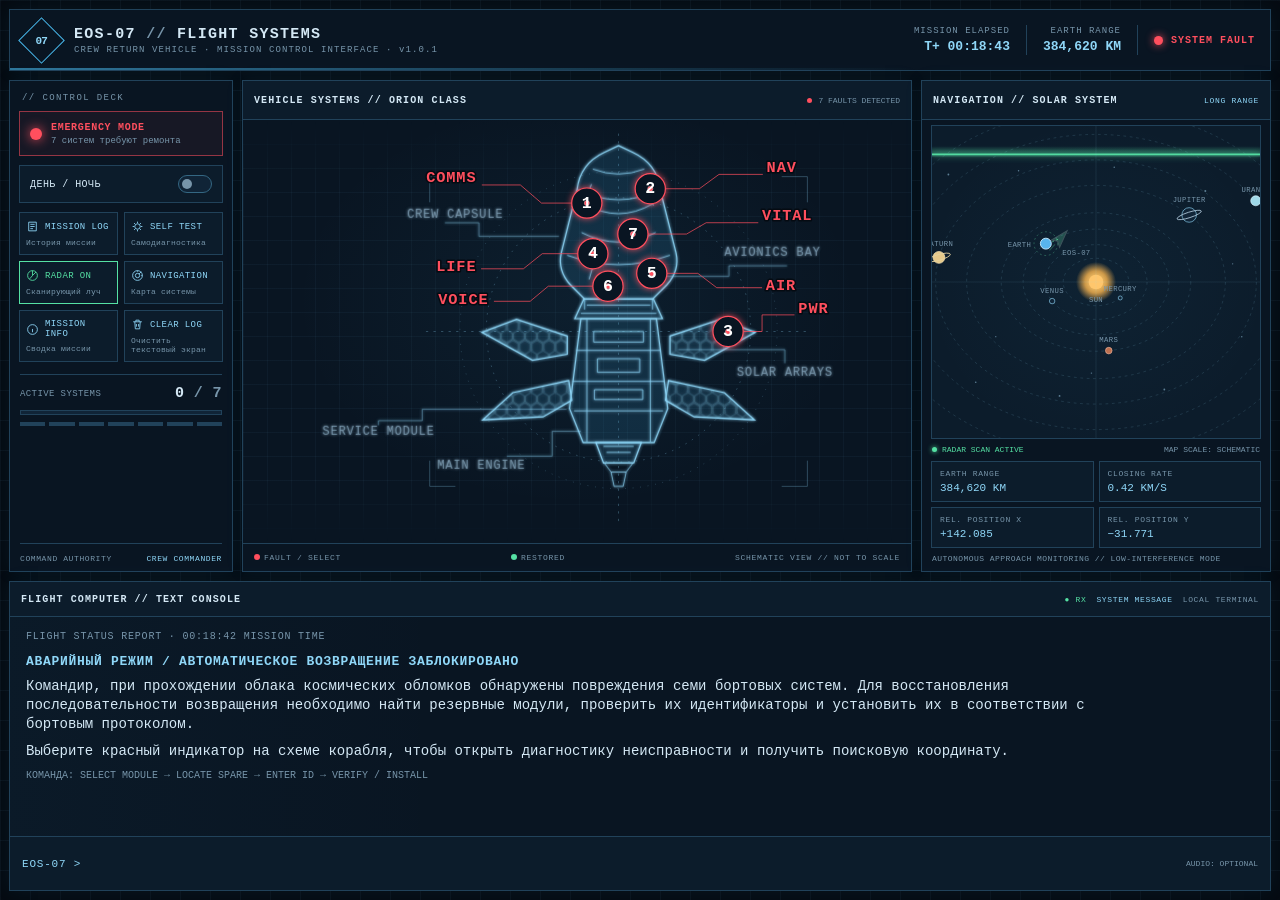
==== commit d150cd06: "updated codes and animation" ====
--- a/lev/index.html
+++ b/lev/index.html
@@ -155,7 +155,7 @@
 .earth-horizon:after{content:"";position:absolute;inset:18% 0 0;background:repeating-linear-gradient(165deg,transparent 0 23px,rgba(63,177,218,.12) 24px 25px,transparent 26px 40px);border-radius:50%}
 .earth-tag{position:absolute;bottom:8px;right:10px;color:#65bce9;font-size:8px;letter-spacing:1px;z-index:5}
 .atmo-glow{position:absolute;left:-24%;right:-24%;bottom:7%;height:22%;border-top:1px solid rgba(98,207,255,.8);border-radius:50%;box-shadow:0 -10px 21px rgba(45,174,255,.18);opacity:.65}
-.capsule-flight{position:absolute;left:14%;top:16%;width:34px;height:43px;z-index:5;transform:rotate(33deg);transition:left 1.4s ease,top 1.4s ease,transform 1.4s ease;filter:drop-shadow(0 0 6px rgba(108,211,255,.36))}
+.capsule-flight{position:absolute;left:14%;top:16%;width:34px;height:43px;z-index:5;transform:rotate(33deg);transform-origin:50% 85%;transition:left 1.4s ease,top 1.4s ease,transform 1.4s ease;filter:drop-shadow(0 0 6px rgba(108,211,255,.36))}
 .capsule-flight svg{width:100%;height:100%;overflow:visible}
 .heat-plume{position:absolute;left:23%;top:74%;width:55%;height:48%;background:linear-gradient(180deg,#fff7ae 0%,#ff8e4a 35%,rgba(255,50,26,0) 100%);filter:blur(4px);border-radius:50%;transform:rotate(18deg);opacity:0}
 .service-module-sep{position:absolute;left:8%;top:10%;width:28px;height:36px;z-index:4;opacity:0;transform:rotate(28deg);pointer-events:none}
@@ -169,19 +169,20 @@
 .landing-scene.phase-entry .service-module-sep{opacity:0}
 @keyframes entryFlight{0%{left:12%;top:12%;transform:rotate(30deg) scale(.86)}45%{left:42%;top:34%;transform:rotate(48deg) scale(1.06)}100%{left:66%;top:47%;transform:rotate(75deg) scale(1.14)}}
 @keyframes heatFlicker{to{transform:rotate(14deg) scaleX(.82);opacity:.6}}
-.parachute-system{position:absolute;left:63%;top:23%;width:52px;height:63px;z-index:4;opacity:0;transform:scale(.1);transform-origin:50% 100%}
-.parachute-canopy{height:25px;width:52px;border-radius:30px 30px 4px 4px;background:repeating-linear-gradient(90deg,#d8eaf4 0 8px,#e14d52 8px 16px);border:1px solid #f4fbff;clip-path:polygon(0 100%,4% 55%,16% 18%,32% 0,50% 0,68% 0,84% 18%,96% 55%,100% 100%)}
-.parachute-lines{width:100%;height:24px;display:flex;justify-content:space-around}
-.parachute-lines i{height:24px;width:1px;background:#cbdce8;transform:rotate(9deg);transform-origin:top}
+.parachute-system{position:absolute;left:50%;bottom:calc(100% - 3px);width:60px;height:60px;margin-left:-30px;z-index:4;opacity:0;transform:scale(.1);transform-origin:50% 100%;pointer-events:none}
+.parachute-system svg{width:100%;height:100%;display:block;overflow:visible}
 .landing-scene.phase-parachutes .capsule-flight{left:65%;top:51%;transform:rotate(0deg) scale(.95)}
 .landing-scene.phase-parachutes .heat-plume,.landing-scene.phase-parachutes .service-module-sep{opacity:0}
 .landing-scene.phase-parachutes .parachute-system,.landing-scene.phase-splashdown .parachute-system{opacity:1;transform:scale(1);transition:opacity .4s,transform .5s cubic-bezier(.15,1.8,.5,1)}
-.landing-scene.phase-splashdown .capsule-flight{left:65%;top:70%;transform:rotate(0deg) scale(.8)}
-.landing-scene.phase-splashdown .parachute-system{opacity:.15;transform:translateY(-16px) scale(.8)}
+.landing-scene.phase-splashdown .capsule-flight{left:65%;top:calc(87% - 34px);transform:rotate(0deg) scale(.8)}
+.landing-scene.phase-splashdown .parachute-system{opacity:.35;transform:scale(.85)}
 .landing-scene.phase-splashdown .service-module-sep{opacity:0}
-.splash-rings{position:absolute;left:61%;bottom:13%;width:80px;height:20px;border:1px solid #73d7ff;border-radius:50%;opacity:0;transform:scale(.15);z-index:4}
-.landing-scene.phase-splashdown .splash-rings{opacity:1;animation:splash .8s ease-out 2}
-@keyframes splash{0%{transform:scale(.15);opacity:1}100%{transform:scale(1.7);opacity:0}}
+.splash-rings{position:absolute;left:calc(65% - 23px);top:calc(87% - 9px);width:80px;height:18px;z-index:4;pointer-events:none}
+.splash-rings i{position:absolute;inset:0;border:1px solid #73d7ff;border-radius:50%;opacity:0;transform:scale(.1)}
+.landing-scene.phase-splashdown .splash-rings i{animation:splash 2.1s ease-out infinite}
+.landing-scene.phase-splashdown .splash-rings i:nth-child(2){animation-delay:.7s}
+.landing-scene.phase-splashdown .splash-rings i:nth-child(3){animation-delay:1.4s}
+@keyframes splash{0%{transform:scale(.1);opacity:1}100%{transform:scale(1.8);opacity:0}}
 .landing-label{position:absolute;left:9px;top:9px;z-index:7;display:flex;flex-direction:column;gap:4px;color:#96c9e6;font-size:8px;letter-spacing:.9px}
 .landing-label strong{font-size:10px;color:#d8f1ff}
 .landing-scene.phase-splashdown .landing-label strong{color:#67efba}
@@ -216,8 +217,12 @@
 .action-btn.primary:hover{background:#8cf3c6;box-shadow:0 0 13px color-mix(in srgb,var(--green),transparent 60%)}
 .action-btn.secondary{border-color:var(--edge-bright);color:var(--muted);background:transparent}
 .input-feedback{font-size:9px;color:var(--red);min-width:104px;max-width:180px}
-.final-link{color:var(--cyan);font-size:9px;letter-spacing:.3px;text-decoration:none;border-bottom:1px solid var(--edge-bright);padding-bottom:2px;white-space:nowrap}
+.final-link{color:var(--cyan);font-size:13.5px;letter-spacing:.3px;text-decoration:none;border-bottom:1px solid var(--edge-bright);padding-bottom:2px;white-space:nowrap}
 .final-link:hover{color:var(--green);border-color:var(--green)}
+.final-task{border:2px solid var(--amber);padding:9px 12px;margin:16px 0 4px;background:color-mix(in srgb,var(--amber),transparent 86%);color:var(--text);max-width:1150px;box-shadow:0 0 16px color-mix(in srgb,var(--amber),transparent 65%);animation:finalTaskPulse 2.4s ease-in-out infinite}
+.final-task strong{color:var(--amber)}
+.final-task-label{font-size:11px;font-weight:700;letter-spacing:1.2px;color:var(--amber);margin-bottom:5px}
+@keyframes finalTaskPulse{50%{box-shadow:0 0 26px color-mix(in srgb,var(--amber),transparent 45%)}}
 .sound-note{font-size:8px;color:var(--muted);margin-left:auto;white-space:nowrap}
 @media (max-width:1100px){
  .app{grid-template-rows:57px minmax(300px,1fr) 300px;padding:7px;gap:7px}
@@ -250,7 +255,7 @@
 <div class="app" id="app">
   <header class="topbar">
     <div class="brand-mark" aria-hidden="true"><span>07</span></div>
-    <div class="brand"><strong>EOS-07 <span style="color:var(--muted)">//</span> FLIGHT SYSTEMS</strong><small>CREW RETURN VEHICLE · MISSION CONTROL INTERFACE</small></div>
+    <div class="brand"><strong>EOS-07 <span style="color:var(--muted)">//</span> FLIGHT SYSTEMS</strong><small>CREW RETURN VEHICLE · MISSION CONTROL INTERFACE · v1.0.1</small></div>
     <div class="header-spacer"></div>
     <div class="header-metric"><span>MISSION ELAPSED</span><strong id="missionClock">T+ 00:18:42</strong></div>
     <div class="header-separator"></div>
@@ -445,14 +450,13 @@
             <div class="starfield"></div><div class="atmo-glow"></div><div class="earth-horizon"></div>
             <div class="landing-label"><span id="landingStageText">RETURN SEQUENCE STANDBY</span><strong id="landingStageCode">WAITING FOR COMMAND</strong></div>
             <div class="service-module-sep" id="serviceModuleSep" aria-hidden="true"><svg viewBox="0 0 28 40"><rect x="4" y="2" width="20" height="28" rx="2" fill="#6a8a9c" stroke="#c5e4f4" stroke-width="1"/><path d="M8 8h12M8 14h12M8 20h12" stroke="#9fc4d8" stroke-width=".8"/><path d="M10 30h8l-2 6h-4z" fill="#5a7382" stroke="#c5e4f4" stroke-width=".8"/></svg></div>
-            <div class="capsule-flight"><div class="heat-plume"></div><svg viewBox="0 0 40 52" aria-label="Капсула Orion"><path d="M20 2Q29 7 31 20L36 36L29 44H11L4 36L9 20Q11 7 20 2Z" fill="#d9e8ee" stroke="#ffffff" stroke-width="1.2"/><path d="M9 20Q20 27 31 20M7 34Q20 40 33 34" fill="none" stroke="#6f9aad" stroke-width="1.2"/><path d="M12 44h16l-3 5H15Z" fill="#ffab61" stroke="#fff0cf" stroke-width=".8"/></svg></div>
-            <div class="parachute-system"><div class="parachute-canopy"></div><div class="parachute-lines"><i></i><i></i><i></i><i></i><i></i></div></div>
-            <div class="splash-rings"></div><div class="earth-tag">EARTH // PACIFIC RECOVERY ZONE</div>
+            <div class="capsule-flight"><div class="heat-plume"></div><svg viewBox="0 0 40 52" aria-label="Капсула Orion"><path d="M20 2Q29 7 31 20L36 36L29 44H11L4 36L9 20Q11 7 20 2Z" fill="#d9e8ee" stroke="#ffffff" stroke-width="1.2"/><path d="M9 20Q20 27 31 20M7 34Q20 40 33 34" fill="none" stroke="#6f9aad" stroke-width="1.2"/><path d="M12 44h16l-3 5H15Z" fill="#ffab61" stroke="#fff0cf" stroke-width=".8"/></svg><div class="parachute-system" aria-hidden="true"><svg viewBox="0 0 60 60"><path d="M30 60L4 22M30 60L17 24M30 60L30 24M30 60L43 24M30 60L56 22" stroke="#cbdce8" stroke-width=".9" fill="none"/><path d="M3 22Q4 2 30 2Q56 2 57 22Q50 19 43 24Q37 20 30 24Q23 20 17 24Q10 19 3 22Z" fill="#d8eaf4" stroke="#f4fbff" stroke-width=".8"/><path d="M17 24Q16 6 30 2Q22 8 30 24M43 24Q44 6 30 2Q38 8 30 24" fill="#e14d52" stroke="#f4fbff" stroke-width=".5"/></svg></div></div>
+            <div class="splash-rings"><i></i><i></i><i></i></div><div class="earth-tag">EARTH // PACIFIC RECOVERY ZONE</div>
           </div>
           <div class="radar-foot"><span class="radar-live" id="landingLive">ENTRY SEQUENCE ARMED</span><span id="landingStageRight">STANDBY</span></div>
         </div>
         <div class="nav-view" id="completeView" hidden>
-          <div class="landing-scene phase-splashdown" id="completeScene"><div class="starfield"></div><div class="atmo-glow"></div><div class="earth-horizon"></div><div class="landing-label"><span>MISSION STATUS</span><strong>SAFE SPLASHDOWN CONFIRMED</strong></div><div class="capsule-flight" style="left:65%;top:70%;transform:rotate(0deg) scale(.8)"><svg viewBox="0 0 40 52"><path d="M20 2Q29 7 31 20L36 36L29 44H11L4 36L9 20Q11 7 20 2Z" fill="#d9e8ee" stroke="#ffffff" stroke-width="1.2"/><path d="M9 20Q20 27 31 20M7 34Q20 40 33 34" fill="none" stroke="#6f9aad" stroke-width="1.2"/></svg></div><div class="splash-rings" style="opacity:.7;transform:scale(1.1)"></div><div class="earth-tag">CREW MODULE // RECOVERED</div></div>
+          <div class="landing-scene phase-splashdown" id="completeScene"><div class="starfield"></div><div class="atmo-glow"></div><div class="earth-horizon"></div><div class="landing-label"><span>MISSION STATUS</span><strong>SAFE SPLASHDOWN CONFIRMED</strong></div><div class="capsule-flight"><svg viewBox="0 0 40 52"><path d="M20 2Q29 7 31 20L36 36L29 44H11L4 36L9 20Q11 7 20 2Z" fill="#d9e8ee" stroke="#ffffff" stroke-width="1.2"/><path d="M9 20Q20 27 31 20M7 34Q20 40 33 34" fill="none" stroke="#6f9aad" stroke-width="1.2"/></svg></div><div class="splash-rings"><i></i><i></i><i></i></div><div class="earth-tag">CREW MODULE // RECOVERED</div></div>
           <div class="radar-foot"><span class="radar-live">ALL SYSTEMS NOMINAL</span><span>MISSION COMPLETE</span></div>
         </div>
         <div class="telemetry" id="telemetry">
@@ -475,7 +479,6 @@
       <button class="action-btn" id="verifyBtn" type="submit" hidden>VERIFY / INSTALL</button>
       <span class="input-feedback" id="inputFeedback" aria-live="polite"></span>
       <button class="action-btn primary" id="activateBtn" type="button" hidden>АКТИВИРОВАТЬ</button>
-      <a class="final-link" id="videoLink" href="https://www.youtube.com/watch?v=jrDv0OdMt5s" target="_blank" rel="noopener noreferrer" hidden>ВИДЕО NASA: LAUNCH → SPLASHDOWN ↗</a>
       <span class="sound-note" id="soundNote">AUDIO: OPTIONAL</span>
     </form>
   </section>
@@ -487,43 +490,43 @@
   const $$ = (sel) => Array.from(document.querySelectorAll(sel));
   const modules = [
     {
-      id:'comms', number:'01', short:'COMMS', code:'COM-418',
+      id:'comms', number:'01', short:'COMMS', code:'КОМ-418',
       title:'Коммуникационный модуль связи с Центром управления полётами',
       issue:'Основной коммуникационный блок повреждён: Центр управления полётами не принимает телеметрию с корабля.',
       clue:'Резервный коммуникационный модуль спрятан за главным большим монитором жилого модуля.'
     },
     {
-      id:'nav', number:'02', short:'NAV', code:'NAV-527',
+      id:'nav', number:'02', short:'NAV', code:'НАВ-527',
       title:'Линза навигационной системы',
       issue:'Оптический канал навигации потерял точность. Система больше не может надёжно уточнять ориентацию корабля.',
       clue:'Найдите сменную линзу на монтажной полке под большим телескопом у перехода на нижний жилой модуль.'
     },
     {
-      id:'power', number:'03', short:'PWR', code:'PWR-306',
+      id:'power', number:'03', short:'PWR', code:'РЭМ-306',
       title:'Запасной блок электропитания',
       issue:'Резервный контур питания разомкнут. Запаса энергии недостаточно для последовательности возвращения.',
       clue:'Блок находится в хранилище с квадратными ячейками в спальном отсеке младшего экипажа. Вычислите координаты: ряд сверху вниз = (10 / 2 − 9 / 3); столбец слева направо = (9 × 9 − 8 × 10).'
     },
     {
-      id:'life', number:'04', short:'LIFE', code:'LIFE-842',
+      id:'life', number:'04', short:'LIFE', code:'ЖИЗ-842',
       title:'Воздушный фильтр системы жизнеобеспечения',
       issue:'Основной фильтр воздушного контура повреждён. Качество циркуляции воздуха ниже допустимого уровня.',
       clue:'Основной фильтр повреждён. Для аварийной замены извлеките резервный фильтр из робота-уборщика в жилом модуле. Выключите устройство, откройте верхнюю сервисную крышку и достаньте фильтр из контейнера. Инструменты не требуются.'
     },
     {
-      id:'air', number:'05', short:'AIR', code:'AIR-695',
+      id:'air', number:'05', short:'AIR', code:'ВОЗ-695',
       title:'Управляющий модуль системы подачи воздуха',
       issue:'Система подачи воздуха не принимает команды. Автоматическая регулировка потока недоступна.',
       clue:'Резервный пульт управления закреплён на стене в капитанском спальном отсеке.'
     },
     {
-      id:'voice', number:'06', short:'VOICE', code:'VOICE-173',
+      id:'voice', number:'06', short:'VOICE', code:'ГОЛОС-173',
       title:'Система голосового управления экипажем',
       issue:'Голосовой канал отключён. Некоторые команды экипажу приходится передавать вручную.',
       clue:'Резервная станция голосового управления находится в отсеке сортировки отходов жилого модуля.'
     },
     {
-      id:'vital', number:'07', short:'VITAL', code:'VITAL-254',
+      id:'vital', number:'07', short:'VITAL', code:'ЗДОР-254',
       title:'Система контроля жизненных показателей экипажа',
       issue:'Медицинский канал не получает контрольные значения. Перед возвращением необходимо восстановить проверку состояния экипажа.',
       clue:'Резервный диагностический прибор находится рядом с системой 3D-печати в техническом отсеке.'
@@ -540,7 +543,6 @@
   const verifyBtn = $('#verifyBtn');
   const activateBtn = $('#activateBtn');
   const feedback = $('#inputFeedback');
-  const videoLink = $('#videoLink');
   const progressLamps = $$('#progressLamps i');
   const clockEl = $('#missionClock');
   let audioCtx = null;
@@ -572,13 +574,13 @@
     input.hidden=true;verifyBtn.hidden=true;input.value='';feedback.textContent='';state.selected=null;
     $$('.ship-module').forEach(n=>n.classList.remove('selected'));
     activateBtn.hidden=!(allInstalled()&&!state.landing&&!state.landingComplete);
-    videoLink.hidden=!state.landingComplete;
+    
   }
   function setConsole(html, tag='BUFFER READY', showInput=false){
     state.bufferId++;output.innerHTML=html;output.scrollTop=0;$('#screenTag').textContent=tag;
     if(!showInput){hideInput();}
     else{
-      input.hidden=false;verifyBtn.hidden=false;activateBtn.hidden=true;videoLink.hidden=true;
+      input.hidden=false;verifyBtn.hidden=false;activateBtn.hidden=true;
       feedback.textContent='';setTimeout(()=>input.focus(),0);
     }
   }
@@ -622,14 +624,15 @@
       $('#headerAlertText').textContent='SYSTEM FAULT';$('#headerAlertText').style.color='var(--red)';
     }
     activateBtn.hidden=!(allInstalled()&&!state.landing&&!state.landingComplete);
-    videoLink.hidden=!state.landingComplete;
+    
   }
   function allInstalled(){return state.installed.size===modules.length;}
   function verifyCode(event){
     event?.preventDefault();
     if(!state.selected)return;
     const mod=modules.find(m=>m.id===state.selected);if(!mod)return;
-    const answer=input.value.trim().toUpperCase().replace(/\s+/g,'');
+    const latinToCyrillic={A:'А',B:'В',C:'С',E:'Е',H:'Н',K:'К',M:'М',O:'О',P:'Р',T:'Т',X:'Х',Y:'У'};
+    const answer=input.value.trim().toUpperCase().replace(/\s+/g,'').replace(/[–—]/g,'-').replace(/[ABCEHKMOPTXY]/g,c=>latinToCyrillic[c]);
     if(answer!==mod.code){feedback.textContent='ИДЕНТИФИКАТОР НЕ ПРИНЯТ. ПРОВЕРЬТЕ МАРКИРОВКУ.';playTone(210,.11);input.select();return;}
     state.installed.add(mod.id);remember(`Модуль ${mod.short} (${mod.code}) установлен. Система восстановлена.`);
     updateModuleVisuals();const installedNode=moduleNodes.get(mod.id);installedNode?.classList.add('install-flash');setTimeout(()=>installedNode?.classList.remove('install-flash'),1000);hideInput();
@@ -705,7 +708,7 @@
     $('#systemView').hidden=true;$('#approachView').hidden=true;$('#landingView').hidden=false;$('#completeView').hidden=true;$('#telemetry').hidden=true;
     $('#navHeading').textContent='RETURN SEQUENCE // ENTRY';$('#navModeTag').textContent='AUTOMATIC';$('#navigationBtn').disabled=true;$('#radarBtn').disabled=true;$('#selfTestBtn').disabled=true;
     $('#landingScene').className='landing-scene phase-separation';$('#landingStageText').textContent='SERVICE MODULE SEPARATION';$('#landingStageCode').textContent='SEQUENCE 01 / 04';$('#landingLive').textContent='SEQUENCE RUNNING';$('#landingStageRight').textContent='SEPARATION';
-    activateBtn.hidden=true;videoLink.hidden=true;hideInput();playTone(440,.1);
+    activateBtn.hidden=true;hideInput();playTone(440,.1);
     showLandingText('ОТДЕЛЕНИЕ СЕРВИСНОГО МОДУЛЯ','Сервисный модуль отделён. Капсула экипажа начинает автоматическую последовательность возвращения.','RETURN SEQUENCE ACTIVE');
     remember('Командир активировал автоматическую последовательность возвращения.');
     setTimeout(()=>{
@@ -724,8 +727,8 @@
       state.landing=false;state.landingComplete=true;$('#landingView').hidden=true;$('#completeView').hidden=false;$('#navHeading').textContent='MISSION COMPLETE // RECOVERY';$('#navModeTag').textContent='SAFE';$('#landingStageRight').textContent='SAFE';
       $('#navigationBtn').disabled=true;$('#radarBtn').disabled=true;$('#selfTestBtn').disabled=true;$('#headerAlertText').textContent='MISSION COMPLETE';$('#headerAlertText').style.color='var(--green)';$('#headerLed').style.background='var(--green)';$('#headerLed').style.boxShadow='0 0 10px var(--green)';$('#headerLed').style.animation='none';$('#alarmTitle').textContent='CREW SAFE';$('#alarmTitle').style.color='var(--green)';$('#alarmCard').style.borderColor='var(--green)';$('#alarmCard').style.background='color-mix(in srgb,var(--green),transparent 94%)';$('#alarmSubtitle').textContent='Миссия успешно завершена';
       remember('Приводнение подтверждено. Капсула доставлена в зону восстановления. Экипаж в безопасности.');
-      setConsole(`<div class="console-subtitle">MISSION REPORT · ${missionStamp()}</div><div class="console-ok">МИССИЯ EOS-07 УСПЕШНО ЗАВЕРШЕНА</div><div class="console-title">КАПСУЛА ВЕРНУЛАСЬ НА ЗЕМЛЮ</div><p class="console-copy">Все семь бортовых систем восстановлены. Вход в атмосферу и приводнение прошли штатно. Экипаж в безопасности.</p><div class="console-clue"><div class="console-label">ПОСЛЕДНЯЯ ЗАДАЧА / CARGO SEARCH</div>Бортовой компьютер обнаружил неучтённый грузовой контейнер. Последние координаты: <strong>капитанский спальный отсек</strong>. Проверьте пространство под самой большой кроватью.</div><p class="console-copy" style="color:var(--muted);font-size:10px;margin-top:8px">Для просмотра реальных кадров возвращения Orion откройте видео NASA в отдельной вкладке.</p>`, 'MISSION COMPLETE');
-      videoLink.hidden=false;activateBtn.hidden=true;playTone(880,.16);
+      setConsole(`<div class="console-subtitle">MISSION REPORT · ${missionStamp()}</div><div class="console-ok">МИССИЯ EOS-07 УСПЕШНО ЗАВЕРШЕНА</div><div class="console-title">КАПСУЛА ВЕРНУЛАСЬ НА ЗЕМЛЮ</div><p class="console-copy">Все семь бортовых систем восстановлены. Вход в атмосферу и приводнение прошли штатно. Экипаж в безопасности.</p><p class="console-copy"><a class="final-link" href="https://www.youtube.com/watch?v=UziDHB5d4-4" target="_blank" rel="noopener noreferrer">▶ Просмотреть реальное видео приземления ↗</a></p><div class="final-task"><div class="final-task-label">ПОСЛЕДНЯЯ ЗАДАЧА / CARGO SEARCH</div>Бортовой компьютер обнаружил неучтённый грузовой контейнер. Последние координаты: <strong>капитанский спальный отсек</strong>. Проверьте пространство под самой большой кроватью.</div>`, 'MISSION COMPLETE');
+      activateBtn.hidden=true;playTone(880,.16);
     },11200);
   }
   function updateTelemetry(){
@@ -774,7 +777,16 @@
 
   remember('Обнаружено повреждение семи бортовых систем после прохождения облака космических обломков. Автоматическое возвращение заблокировано.');
   remember('Командиру выданы полномочия на аварийный ремонт систем EOS-07.');
-  showWelcome();updateModuleVisuals();
+  const installAllForTesting=new URLSearchParams(window.location.search).get('all')==='1';
+  if(installAllForTesting){
+    modules.forEach(mod=>state.installed.add(mod.id));
+    remember('ТЕСТОВЫЙ РЕЖИМ: все семь систем отмечены как восстановленные.');
+    updateModuleVisuals();
+    setConsole(`<div class="console-subtitle">TEST MODE · ${missionStamp()}</div><div class="console-title">ВСЕ СИСТЕМЫ ВОССТАНОВЛЕНЫ</div><p class="console-copy">Диагностика завершена. Все семь модулей работают нормально. Подготовка к входу в атмосферу подтверждена.</p><p class="console-copy">Для запуска автоматической последовательности возвращения подтвердите команду командира.</p>`, 'READY FOR RETURN');
+    activateBtn.hidden=false;
+  }else{
+    showWelcome();updateModuleVisuals();
+  }
   setInterval(updateTelemetry,1000);
 })();
 </script>
